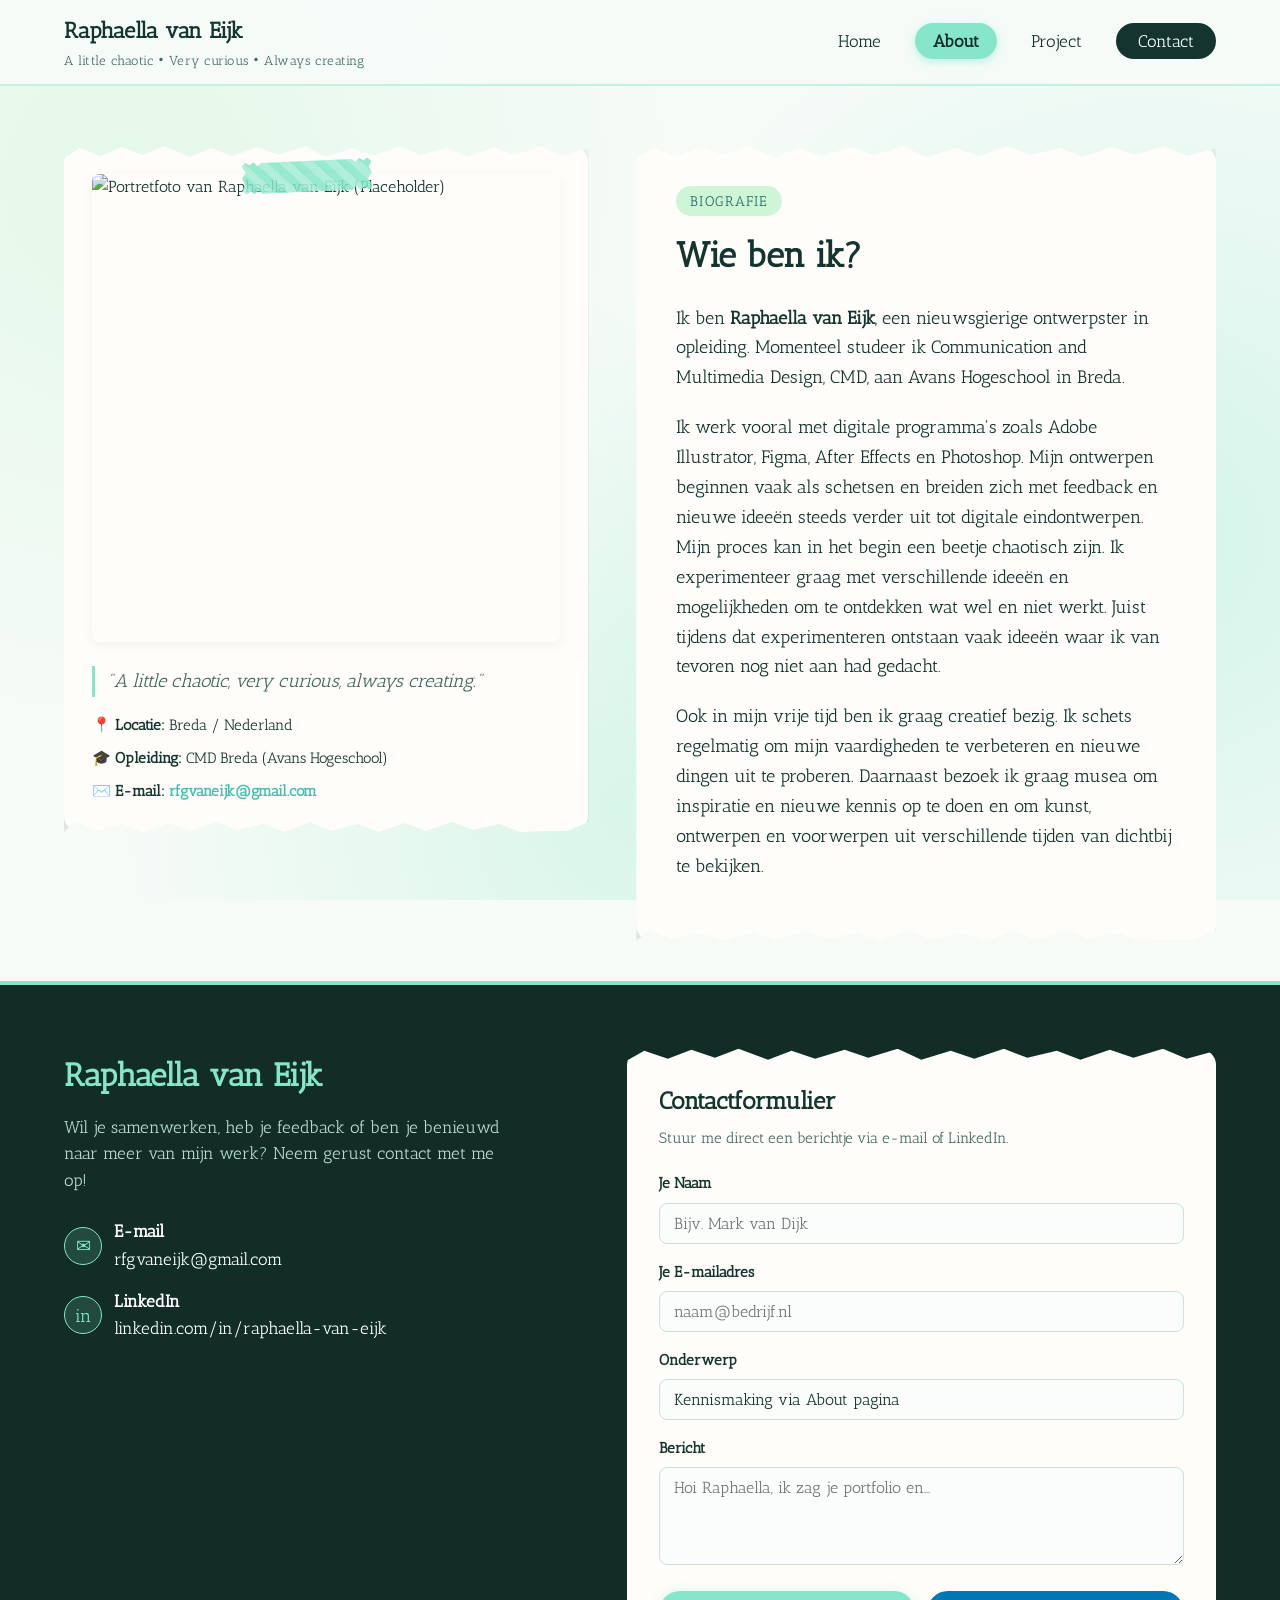
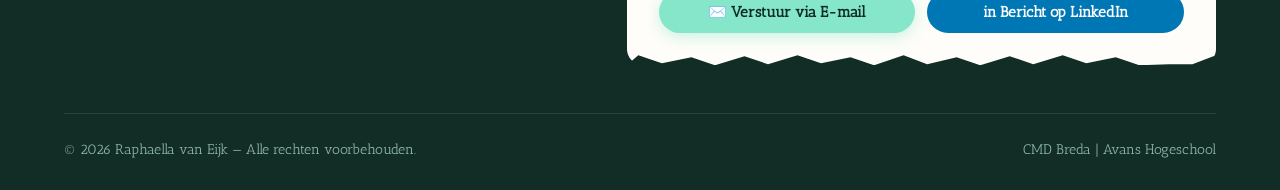
==== about.html @ 3ab5098c "Add files via upload" ====
<!DOCTYPE html>
<html lang="nl">
<head>
  <meta charset="UTF-8">
  <meta name="viewport" content="width=device-width, initial-scale=1.0">
  <title>Over Mij — Raphaella van Eijk | Portfolio</title>
  <meta name="description" content="Leer Raphaella van Eijk kennen: student Communication & Multimedia Design aan Avans Hogeschool CMD Breda. Ontwerper met passie voor branding, 3D, print en schetsen.">
  <link rel="preconnect" href="https://fonts.googleapis.com">
  <link rel="preconnect" href="https://fonts.gstatic.com" crossorigin>
  <link href="https://fonts.googleapis.com/css2?family=Antic+Slab&display=swap" rel="stylesheet">
  <link rel="stylesheet" href="css/style.css">
</head>
<body>
  <canvas id="pencil-trail-canvas" aria-hidden="true"></canvas>

  <!-- SITE HEADER -->
  <header class="site-header">
    <div class="container header-inner">
      <a href="index.html" class="logo-wrapper" title="Raphaella van Eijk Portfolio">
        <div class="brand-title">
          <span>Raphaella van Eijk</span>
          <span class="tagline">A little chaotic • Very curious • Always creating</span>
        </div>
      </a>

      <button class="mobile-menu-btn" aria-label="Toggle navigatie menu" aria-expanded="false">
        <span class="hamburger-line"></span>
        <span class="hamburger-line"></span>
        <span class="hamburger-line"></span>
      </button>

      <nav>
        <ul class="nav-links">
          <li><a href="index.html" class="nav-link">Home</a></li>
          <li><a href="about.html" class="nav-link active">About</a></li>
          <li><a href="project.html" class="nav-link">Project</a></li>
          <li><a href="#contact" class="nav-link nav-contact-btn">Contact</a></li>
        </ul>
      </nav>
    </div>
  </header>

  <!-- ABOUT HERO (Wireframe 2: Over Raphaella, Foto Placeholder, Filosofie & Skills) -->
  <main class="about-hero">
    <div class="container">
      <div class="about-card-container">
        
        <!-- Left: Portrait Photo Placeholder & Slogan Card -->
        <aside class="about-profile-card">
          <div class="about-portrait-wrap">
            <div class="washi-tape-torn"></div>
            <img src="images/profielfoto.jpg" alt="Portretfoto van Raphaella van Eijk (Placeholder)" class="about-portrait-img zoomable" data-caption="Raphaella van Eijk (Portret Placeholder)">
          </div>
          
          <div class="visitekaartje-details">
            <blockquote class="visitekaartje-quote">
              "A little chaotic, very curious, always creating."
            </blockquote>
            
            <div class="visitekaartje-meta">
              <p>📍 <strong>Locatie:</strong> Breda / Nederland</p>
              <p>🎓 <strong>Opleiding:</strong> CMD Breda (Avans Hogeschool)</p>
              <p>✉️ <strong>E-mail:</strong> <a href="mailto:rfgvaneijk@gmail.com" style="color: var(--primary-deep); font-weight: bold;">rfgvaneijk@gmail.com</a></p>
            </div>
          </div>
        </aside>

        <!-- Right: Story, Vision & Skills -->
        <article class="about-text-content">
          <span class="section-tag">Biografie</span>
          <h2>Wie ben ik?</h2>
          
          <p> Ik ben <strong>Raphaella van Eijk</strong>, een nieuwsgierige ontwerpster in opleiding. Momenteel studeer ik Communication and Multimedia Design, CMD, aan Avans Hogeschool in Breda. </p>

          <p> Ik werk vooral met digitale programma's zoals Adobe Illustrator, Figma, After Effects en Photoshop. Mijn ontwerpen beginnen vaak als schetsen en breiden zich met feedback en nieuwe ideeën steeds verder uit tot digitale eindontwerpen. Mijn proces kan in het begin een beetje chaotisch zijn. Ik experimenteer graag met verschillende ideeën en mogelijkheden om te ontdekken wat wel en niet werkt. Juist tijdens dat experimenteren ontstaan vaak ideeën waar ik van tevoren nog niet aan had gedacht. </p>
        
          <p> Ook in mijn vrije tijd ben ik graag creatief bezig. Ik schets regelmatig om mijn vaardigheden te verbeteren en nieuwe dingen uit te proberen. Daarnaast bezoek ik graag musea om inspiratie en nieuwe kennis op te doen en om kunst, ontwerpen en voorwerpen uit verschillende tijden van dichtbij te bekijken. </p>
        </article>

      </div>
    </div>
  </main>

  <!-- SITE FOOTER WITH CONTACT FORM (Wireframe 1 & 2) -->
  <footer class="site-footer" id="contact">
    <div class="container">
      <div class="footer-grid">
        
        <!-- Left: Contact Details -->
        <div class="footer-brand-col">
          <h3>Raphaella van Eijk</h3>
          <p>
            Wil je samenwerken, heb je feedback of ben je benieuwd naar meer van mijn werk? Neem gerust contact met me op!
          </p>

          <ul class="footer-contact-items">
            <li class="footer-contact-item">
              <span class="footer-icon-badge">✉</span>
              <div>
                <strong>E-mail</strong><br>
                <a href="mailto:rfgvaneijk@gmail.com">rfgvaneijk@gmail.com</a>
              </div>
            </li>
            <li class="footer-contact-item">
              <span class="footer-icon-badge">in</span>
              <div>
                <strong>LinkedIn</strong><br>
                <a href="https://nl.linkedin.com/in/raphaella-van-eijk-08a696293" target="_blank" rel="noopener noreferrer">linkedin.com/in/raphaella-van-eijk</a>
              </div>
            </li>
          </ul>
        </div>

        <!-- Right: Contact Form Card (Wireframe 2: CONTACT-FORMULIER) -->
        <div class="footer-form-col">
          <div class="footer-form-card">
            <h4>Contactformulier</h4>
            <p class="form-subtitle">Stuur me direct een berichtje via e-mail of LinkedIn.</p>

            <form id="portfolio-contact-form">
              <div class="form-group">
                <label for="contact-name" class="form-label">Je Naam</label>
                <input type="text" id="contact-name" class="form-control" placeholder="Bijv. Mark van Dijk" required>
              </div>

              <div class="form-group">
                <label for="contact-email" class="form-label">Je E-mailadres</label>
                <input type="email" id="contact-email" class="form-control" placeholder="naam@bedrijf.nl" required>
              </div>

              <div class="form-group">
                <label for="contact-subject" class="form-label">Onderwerp</label>
                <input type="text" id="contact-subject" class="form-control" placeholder="Stage / Opdracht / Vraag" value="Kennismaking via About pagina">
              </div>

              <div class="form-group">
                <label for="contact-message" class="form-label">Bericht</label>
                <textarea id="contact-message" class="form-control" placeholder="Hoi Raphaella, ik zag je portfolio en..." rows="4" required></textarea>
              </div>

              <div class="form-buttons-row">
                <button type="button" id="send-email-btn" class="btn btn-primary" title="Open je standaard e-mailprogramma">
                  ✉️ Verstuur via E-mail
                </button>
                <button type="button" id="send-linkedin-btn" class="btn btn-linkedin" title="Kopieer bericht en open LinkedIn">
                  in Bericht op LinkedIn
                </button>
              </div>
            </form>
          </div>
        </div>

      </div>

      <div class="footer-bottom">
        <span>&copy; 2026 Raphaella van Eijk — Alle rechten voorbehouden.</span>
        <span>CMD Breda | Avans Hogeschool</span>
      </div>
    </div>
  </footer>

  <!-- LIGHTBOX MODAL -->
  <div class="lightbox-modal" id="lightbox-modal" role="dialog" aria-modal="true">
    <div class="lightbox-content">
      <button class="lightbox-close" id="lightbox-close" aria-label="Sluiten">&times;</button>
      <img src="" alt="" id="lightbox-img">
      <div class="lightbox-caption" id="lightbox-caption"></div>
    </div>
  </div>

  <!-- TOAST NOTIFICATION -->
  <div class="toast-msg" id="toast-notification"></div>

  <script src="js/main.js"></script>
</body>
</html>
---- css/style.css ----
/* ==========================================================================
   PORTFOLIO WEBSITE - RAPHAELLA VAN EIJK
   Typography: Antic Slab (Google Fonts)
   Palette: #85e6c9 (primary), moodboard pastels (#cef5d6, #a1ecce, #48bfb2)
   Layout: Based on wireframes & moodboard reference
   ========================================================================== */

@import url('https://fonts.googleapis.com/css2?family=Antic+Slab&display=swap');

:root {
  --primary: #85e6c9;
  --primary-light: #a1ecce;
  --primary-pastel: #cef5d6;
  --primary-deep: #48bfb2;
  --primary-dark: #1f6b61;
  --text-main: #14352f;
  --text-muted: #436961;
  --bg-page: #f6fbf8;
  --bg-card: #ffffff;
  --bg-paper: #fffdf9;
  --bg-torn-note: #fbf5ea;
  --border-torn: #e8ded0;
  --border-light: rgba(133, 230, 201, 0.45);
  --border-soft: #e2ede8;
  --shadow-sm: 0 4px 12px rgba(20, 53, 47, 0.05);
  --shadow-md: 0 10px 25px rgba(20, 53, 47, 0.08);
  --shadow-lg: 0 18px 40px rgba(20, 53, 47, 0.12);
  --radius-sm: 8px;
  --radius-md: 16px;
  --radius-lg: 24px;
  --radius-pill: 999px;
  --transition: all 0.25s cubic-bezier(0.2, 0.8, 0.2, 1);
  --font-slab: 'Antic Slab', Georgia, serif;
}

/* --------------------------------------------------------------------------
   RESET & BASE STYLES
   -------------------------------------------------------------------------- */
*, *::before, *::after {
  box-sizing: border-box;
  margin: 0;
  padding: 0;
}

html {
  scroll-behavior: smooth;
  font-size: 16px;
}

body {
  font-family: var(--font-slab);
  background-color: var(--bg-page);
  color: var(--text-main);
  line-height: 1.65;
  min-height: 100vh;
  display: flex;
  flex-direction: column;
  cursor: auto;
  background-image: 
    radial-gradient(circle at 10% 20%, rgba(206, 245, 214, 0.45) 0%, transparent 40%),
    radial-gradient(circle at 90% 60%, rgba(133, 230, 201, 0.3) 0%, transparent 45%),
    radial-gradient(circle at 50% 90%, rgba(161, 236, 206, 0.35) 0%, transparent 50%);
  background-attachment: fixed;
}

a {
  color: inherit;
  text-decoration: none;
  transition: var(--transition);
}

img {
  max-width: 100%;
  height: auto;
  display: block;
}

button, input, textarea, select {
  font-family: inherit;
}

#pencil-trail-canvas {
  position: fixed;
  top: 0;
  left: 0;
  width: 100vw;
  height: 100vh;
  pointer-events: none;
  z-index: 9999;
  opacity: 0.95;
}

#pencil-cursor {
  position: fixed;
  left: 0;
  top: 0;
  width: 180px;
  height: 180px;
  z-index: 10000;
  pointer-events: none;
  transform: translate(-50%, -50%) rotate(-35deg);
}

#pencil-cursor img {
  width: 180px;
  height: 180px;
  display: block;
  object-fit: contain;
}

#pencil-cursor svg {
  width: 34px;
  height: 34px;
  display: block;
  overflow: visible;
}

#pencil-cursor path,
#pencil-cursor polygon,
#pencil-cursor rect {
  vector-effect: non-scaling-stroke;
}

@media (hover: none), (pointer: coarse) {
  #pencil-cursor {
    display: none;
  }
}

.container {
  width: 100%;
  max-width: 1200px;
  margin: 0 auto;
  padding: 0 24px;
}

/* --------------------------------------------------------------------------
   HEADER & NAVIGATION
   -------------------------------------------------------------------------- */
.site-header {
  position: sticky;
  top: 0;
  z-index: 100;
  background: rgba(246, 251, 248, 0.94);
  backdrop-filter: blur(12px);
  -webkit-backdrop-filter: blur(12px);
  border-bottom: 2px solid var(--border-light);
  transition: var(--transition);
}

.header-inner {
  display: flex;
  align-items: center;
  justify-content: space-between;
  height: 84px;
}

.logo-wrapper {
  display: flex;
  align-items: center;
  gap: 12px;
}

.brand-logo-img {
  height: 54px;
  width: auto;
  object-fit: contain;
  background: #ffffff;
  padding: 3px 8px;
  border-radius: 6px;
  border: 1px solid rgba(20, 53, 47, 0.12);
  box-shadow: 0 2px 8px rgba(20, 53, 47, 0.08);
  transition: var(--transition);
}

.brand-logo-img:hover {
  transform: rotate(-1.5deg) scale(1.04);
  box-shadow: 0 4px 14px rgba(20, 53, 47, 0.15);
}

.brand-title {
  font-size: 1.4rem;
  font-weight: 700;
  letter-spacing: -0.01em;
  color: var(--text-main);
  display: flex;
  flex-direction: column;
}

.brand-title span.tagline {
  font-size: 0.8rem;
  color: var(--text-muted);
  font-weight: normal;
  letter-spacing: 0.04em;
}

.nav-links {
  display: flex;
  align-items: center;
  gap: 16px;
  list-style: none;
}

.nav-link {
  font-size: 1.05rem;
  padding: 8px 18px;
  border-radius: var(--radius-pill);
  color: var(--text-main);
  position: relative;
  transition: var(--transition);
}

.nav-link:hover {
  background: rgba(133, 230, 201, 0.3);
  color: var(--primary-dark);
}

.nav-link.active {
  background: var(--primary);
  color: #0d2822;
  font-weight: bold;
  box-shadow: 0 3px 10px rgba(133, 230, 201, 0.5);
}

.nav-contact-btn {
  background: #14352f;
  color: #ffffff !important;
  padding: 8px 22px;
  border-radius: var(--radius-pill);
  transition: var(--transition);
}

.nav-contact-btn:hover {
  background: var(--primary-dark);
  transform: translateY(-1px);
}

/* Mobile Nav Toggle */
.mobile-menu-btn {
  display: none;
  background: none;
  border: 1px solid var(--border-soft);
  border-radius: var(--radius-sm);
  padding: 8px;
  cursor: pointer;
}

.hamburger-line {
  display: block;
  width: 24px;
  height: 2px;
  background: var(--text-main);
  margin: 5px 0;
  transition: var(--transition);
}

/* --------------------------------------------------------------------------
   HERO SECTION (Wireframe 1: NAAM, KORTE BIO, PHOTO BOX)
   -------------------------------------------------------------------------- */
.hero-section {
  padding: 44px 0 40px;
}

.hero-grid {
  display: grid;
  grid-template-columns: 1.15fr 0.85fr;
  gap: 48px;
  align-items: center;
}

.hero-tag {
  display: inline-flex;
  align-items: center;
  gap: 8px;
  background: var(--primary-pastel);
  border: 1px solid var(--primary);
  color: var(--primary-dark);
  padding: 6px 16px;
  border-radius: var(--radius-pill);
  font-size: 0.9rem;
  margin-bottom: 18px;
  box-shadow: var(--shadow-sm);
}

.hero-title {
  font-size: 3.2rem;
  line-height: 1.15;
  color: var(--text-main);
  margin-bottom: 18px;
  letter-spacing: -0.02em;
}

.hero-title .highlight {
  position: relative;
  display: inline-block;
  z-index: 1;
}

.hero-title .highlight::after {
  content: '';
  position: absolute;
  left: 0;
  bottom: 6px;
  width: 100%;
  height: 14px;
  background: var(--primary);
  opacity: 0.55;
  z-index: -1;
  border-radius: 4px;
  transform: rotate(-1deg);
}

.hero-bio-card {
  padding: 24px 28px;
  font-size: 1.15rem;
  color: var(--text-main);
  margin-bottom: 18px;
  position: relative;
  background: var(--bg-card);
  border: 1px solid var(--border-soft);
  border-radius: var(--radius-md);
  box-shadow: var(--shadow-sm);
  overflow: visible;
  clip-path: none !important;
}

.hero-bio-copy {
  position: relative;
  z-index: 2;
}

.hero-bio-card p + p {
  margin-top: 12px;
}

.hero-photo-stack {
  position: relative;
  width: min(300px, 96%);
  height: 140px;
  display: flex;
  align-items: flex-end;
  justify-content: center;
  gap: 10px;
  margin: 14px auto 0;
  pointer-events: auto;
  z-index: 4;
}

.hero-photo-card {
  position: absolute;
  bottom: 0;
  width: 92px;
  height: 92px;
  padding: 4px;
  background: var(--bg-paper);
  border: 1px solid var(--border-soft);
  box-shadow: var(--shadow-sm);
  transform-origin: center bottom;
  transition: var(--transition);
  pointer-events: auto;
}

.hero-photo-card::after {
  content: '';
  position: absolute;
  inset: -3px;
  border: 1px solid rgba(20, 53, 47, 0.08);
}

.hero-photo-card img {
  width: 100%;
  height: 100%;
  object-fit: cover;
  display: block;
}

.hero-photo-card .hero-photo-hover {
  position: absolute;
  inset: 4px;
  width: calc(100% - 8px);
  height: calc(100% - 8px);
  opacity: 0;
  transition: opacity 0.2s ease;
}

.hero-photo-card:hover .hero-photo-hover {
  opacity: 1;
}

.hero-photo-1 {
  left: 0;
  bottom: -4px;
  transform: rotate(-8deg) translateY(8px);
}

.hero-photo-2 {
  left: 82px;
  bottom: 28px;
  transform: rotate(7deg) translateY(0);
}

.hero-photo-3 {
  right: 0;
  bottom: -12px;
  transform: rotate(-2deg) translateY(8px);
}

.hero-photo-stack:hover .hero-photo-card {
  opacity: 1;
}

.hero-photo-card:hover {
  transform: translateY(-16px) rotate(0deg) scale(1.08);
  box-shadow: var(--shadow-lg);
  z-index: 3;
}

.hero-photo-stack:hover .hero-photo-1 {
  transform: rotate(-10deg) translateY(-8px) translateX(-4px);
}

.hero-photo-stack:hover .hero-photo-2 {
  transform: rotate(9deg) translateY(-14px) scale(1.1);
}

.hero-photo-stack:hover .hero-photo-3 {
  transform: rotate(3deg) translateY(-8px) translateX(4px);
}

.hero-actions {
  display: flex;
  gap: 16px;
  flex-wrap: wrap;
}

.btn {
  display: inline-flex;
  align-items: center;
  gap: 10px;
  font-size: 1.05rem;
  padding: 12px 28px;
  border-radius: var(--radius-pill);
  cursor: pointer;
  border: 2px solid transparent;
  transition: var(--transition);
  font-weight: 600;
}

.btn-primary {
  background: var(--primary);
  color: #0b2a24;
  box-shadow: 0 4px 15px rgba(133, 230, 201, 0.45);
}

.btn-primary:hover {
  background: var(--primary-light);
  transform: translateY(-2px);
  box-shadow: 0 8px 22px rgba(133, 230, 201, 0.6);
}

.btn-secondary {
  background: #ffffff;
  border-color: var(--text-main);
  color: var(--text-main);
}

.btn-secondary:hover {
  background: var(--text-main);
  color: #ffffff;
  transform: translateY(-2px);
}

/* --------------------------------------------------------------------------
   SKETCHBOOK & RIPPED WASHI TAPE STYLING
   -------------------------------------------------------------------------- */
   
.washi-tape-torn {
  position: absolute;
  top: -14px;
  left: 32%;
  width: 130px;
  height: 32px;
  background-color: rgba(133, 230, 201, 0.85);
  background-image: repeating-linear-gradient(45deg, rgba(255,255,255,0.25) 0, rgba(255,255,255,0.25) 8px, transparent 8px, transparent 16px);
  /* Realistic jagged ripped tape edges on left & right */
  clip-path: polygon(
    0% 4px, 4px 0px, 8px 3px, 12px 0px, 16px 4px, 20px 1px,
    calc(100% - 20px) 1px, calc(100% - 16px) 4px, calc(100% - 12px) 0px, calc(100% - 8px) 3px, calc(100% - 4px) 0px, 100% 4px,
    calc(100% - 3px) 9px, 100% 15px, calc(100% - 4px) 21px, 100% 27px, calc(100% - 2px) 32px,
    calc(100% - 4px) 32px, calc(100% - 8px) 29px, calc(100% - 12px) 32px, calc(100% - 16px) 28px, calc(100% - 20px) 32px,
    20px 32px, 16px 28px, 12px 32px, 8px 29px, 4px 32px, 0% 28px,
    3px 22px, 0% 16px, 4px 10px
  );
  transform: rotate(-2.5deg);
  z-index: 10;
  box-shadow: 0 3px 8px rgba(20, 53, 47, 0.15);
  pointer-events: none;
}

.washi-tape-torn.tape-top-right {
  top: -12px;
  left: auto;
  right: 15%;
  transform: rotate(3deg);
  background-color: rgba(206, 245, 214, 0.85);
}

.washi-tape-torn.tape-top-left {
  top: -12px;
  left: 15%;
  transform: rotate(-4deg);
  background-color: rgba(161, 236, 206, 0.85);
}

/* Hero Visual Frame (Polaroid Photo of Raphaella Placeholder) */
.hero-visual-frame {
  position: relative;
  display: flex;
  justify-content: center;
  align-items: center;
  min-height: 440px;
}

.polaroid-card {
  background: #ffffff;
  padding: 16px 16px 32px;
  border-radius: var(--radius-sm);
  box-shadow: var(--shadow-lg);
  border: 1px solid rgba(0,0,0,0.06);
  transform: rotate(2.5deg);
  transition: var(--transition);
  max-width: 400px;
  width: 100%;
  position: relative;
  z-index: 5;
}

.polaroid-card:hover {
  transform: rotate(0deg) translateY(-4px);
  box-shadow: 0 24px 50px rgba(20, 53, 47, 0.16);
}

/* 3 Pop-up Cards Behind Profile Picture */
.behind-profile-card {
  position: absolute;
  top: 50%;
  left: 50%;
  width: 220px;
  max-width: 58%;
  margin: 0;
  padding: 10px 10px 20px;
  background: #ffffff;
  border-radius: var(--radius-sm);
  box-shadow: 0 10px 25px rgba(20, 53, 47, 0.14);
  border: 1px solid rgba(0, 0, 0, 0.08);
  cursor: pointer;
  transform-origin: center center;
  transition: transform 0.45s cubic-bezier(0.34, 1.56, 0.64, 1), box-shadow 0.3s ease;
  overflow: visible;
  will-change: transform;
}

.behind-profile-card img {
  width: 100%;
  height: 150px;
  object-fit: cover;
  border-radius: 3px;
  display: block;
  background: #f8fcfa;
}

.behind-washi-tape {
  position: absolute;
  top: -10px;
  left: 50%;
  transform: translateX(-50%) rotate(-3deg);
  width: 55px;
  height: 16px;
  background-color: rgba(161, 236, 206, 0.9);
  box-shadow: 0 1px 3px rgba(0, 0, 0, 0.12);
  clip-path: polygon(
    0% 3px, 2px 0%, 5px 3px, 7px 0%, 10px 3px, 13px 0%, 16px 2px, 19px 0%,
    calc(100% - 18px) 0%, calc(100% - 15px) 3px, calc(100% - 12px) 0%, calc(100% - 9px) 3px, calc(100% - 6px) 0%, calc(100% - 3px) 2px, 100% 0%,
    98% calc(100% - 3px), 100% 100%, 96% calc(100% - 2px), 94% 100%,
    calc(100% - 15px) 100%, calc(100% - 18px) calc(100% - 3px), calc(100% - 21px) 100%,
    16px 100%, 13px calc(100% - 3px), 10px 100%, 7px calc(100% - 2px), 4px 100%, 0% calc(100% - 3px)
  );
  z-index: 3;
  pointer-events: none;
}

/* Resting Stack Behind Polaroid */
.behind-card-1 {
  z-index: 3;
  transform: translate(-50%, -50%) rotate(-6deg) scale(0.95);
}

.behind-card-2 {
  z-index: 2;
  transform: translate(-50%, -50%) rotate(5deg) scale(0.93);
}

.behind-card-3 {
  z-index: 1;
  transform: translate(-50%, -50%) rotate(-2deg) scale(0.91);
}

/* Pop Out / Fan Out on Hover or Focus or Tap */
.hero-visual-frame:hover .behind-card-1,
.hero-visual-frame:focus-within .behind-card-1,
.hero-visual-frame.popped .behind-card-1 {
  transform: translate(calc(-50% - 145px), calc(-50% - 85px)) rotate(-17deg) scale(1.05);
  box-shadow: 0 16px 36px rgba(20, 53, 47, 0.2);
}

.hero-visual-frame:hover .behind-card-2,
.hero-visual-frame:focus-within .behind-card-2,
.hero-visual-frame.popped .behind-card-2 {
  transform: translate(calc(-50% + 150px), calc(-50% - 95px)) rotate(14deg) scale(1.08);
  box-shadow: 0 16px 36px rgba(20, 53, 47, 0.2);
}

.hero-visual-frame:hover .behind-card-3,
.hero-visual-frame:focus-within .behind-card-3,
.hero-visual-frame.popped .behind-card-3 {
  transform: translate(calc(-50% + 160px), calc(-50% + 80px)) rotate(10deg) scale(1.05);
  box-shadow: 0 16px 36px rgba(20, 53, 47, 0.2);
}

/* Direct Hover on any Behind-Card brings it to the absolute foreground */
.behind-profile-card:hover {
  z-index: 25 !important;
  box-shadow: 0 24px 50px rgba(20, 53, 47, 0.3) !important;
}

.behind-card-1:hover {
  transform: translate(calc(-50% - 145px), calc(-50% - 85px)) rotate(-8deg) scale(1.22) !important;
}

.behind-card-2:hover {
  transform: translate(calc(-50% + 150px), calc(-50% - 95px)) rotate(6deg) scale(1.22) !important;
}

.behind-card-3:hover {
  transform: translate(calc(-50% + 160px), calc(-50% + 80px)) rotate(3deg) scale(1.22) !important;
}

.polaroid-img-box {
  background: #f0f7f4;
  border-radius: 4px;
  overflow: hidden;
  position: relative;
  aspect-ratio: 1 / 1;
}

.polaroid-img-box img {
  width: 100%;
  height: 100%;
  object-fit: cover;
}

.polaroid-caption {
  margin-top: 14px;
  font-size: 1rem;
  color: var(--text-muted);
  display: flex;
  justify-content: space-between;
  align-items: center;
}

.polaroid-caption strong {
  color: var(--text-main);
}

/* --------------------------------------------------------------------------
   SKETCHBOOK / MY WORK SECTION WITH PROJECT CAROUSEL
   -------------------------------------------------------------------------- */
.sketchbook-section {
  padding: 50px 0 70px;
}

.section-header {
  text-align: center;
  margin-bottom: 25px;
}

.section-tag {
  display: inline-block;
  background: var(--primary-pastel);
  color: var(--primary-dark);
  padding: 4px 14px;
  border-radius: var(--radius-pill);
  font-size: 0.85rem;
  text-transform: uppercase;
  letter-spacing: 0.08em;
  margin-bottom: 10px;
}

.section-title {
  font-size: 2.5rem;
  color: var(--text-main);
  letter-spacing: -0.01em;
}

.section-subtitle {
  color: var(--text-muted);
  font-size: 1.1rem;
  max-width: 650px;
  margin: 10px auto 0;
}

/* CAROUSEL WRAPPER */
.project-carousel-wrapper {
  position: relative;
  margin: 20px 0 35px;
  transition: all 0.4s ease;
}

.carousel-top-bar {
  display: flex;
  justify-content: space-between;
  align-items: center;
  margin-bottom: 16px;
  padding: 0 4px;
}

.carousel-hint {
  font-size: 0.95rem;
  color: var(--text-muted);
  display: flex;
  align-items: center;
  gap: 8px;
}

.carousel-nav-controls {
  display: flex;
  gap: 10px;
}

.carousel-btn {
  width: 44px;
  height: 44px;
  border-radius: 50%;
  background: #ffffff;
  border: 2px solid var(--border-soft);
  color: var(--text-main);
  font-size: 1.3rem;
  display: flex;
  align-items: center;
  justify-content: center;
  cursor: pointer;
  box-shadow: var(--shadow-sm);
  transition: var(--transition);
  user-select: none;
}

.carousel-btn:hover:not(:disabled) {
  background: var(--primary);
  border-color: var(--primary-deep);
  color: #0c2c25;
  transform: scale(1.08);
}

.carousel-btn:disabled {
  opacity: 0.4;
  cursor: not-allowed;
}

/* CAROUSEL TRACK */
.project-carousel-track {
  display: flex;
  gap: 24px;
  overflow-x: auto;
  scroll-snap-type: x mandatory;
  scroll-behavior: smooth;
  scrollbar-width: thin;
  scrollbar-color: var(--primary) transparent;
  padding: 14px 8px 24px;
  overscroll-behavior-x: contain;
}

.project-carousel-track:focus-visible {
  outline: 3px solid var(--primary-deep);
  outline-offset: 4px;
}

.project-index-section {
  padding: 8px 0 30px;
}

.selected-project-intro {
  padding: 24px 0 10px;
  text-align: center;
}

.selected-project-description {
  margin: 24px 0 28px;
  padding: 18px 22px;
  background: rgba(133, 230, 201, 0.18);
  border-left: 4px solid var(--primary-deep);
  color: var(--text-main);
  font-size: 1.08rem;
  line-height: 1.7;
}

.project-carousel-card[role="button"] {
  cursor: pointer;
}

.project-carousel-card[role="button"]:focus-visible {
  outline: 3px solid var(--primary-deep);
  outline-offset: 5px;
}

.project-index-section .project-carousel-card {
  flex-basis: min(100%, 720px);
}

.project-index-section .sketch-card-img-wrap {
  aspect-ratio: 16 / 9;
}

.project-index-section .sketch-card-body {
  padding: 20px 24px 24px;
}

.project-index-section .sketch-card-title {
  font-size: 1.5rem;
}

.project-index-section .sketch-card-desc {
  font-size: 1rem;
}

/* --------------------------------------------------------------------------
   ABOUT PAGE & LAYOUT ALIGNMENT
   -------------------------------------------------------------------------- */
.about-card-container {
  display: grid !important;
  grid-template-columns: 0.95fr 1.05fr !important;
  gap: 48px !important;
  align-items: start !important; /* Dwingt beide kaarten strak aan de bovenkant te beginnen */
}

.about-profile-card {
  background: #ffffff;
  padding: 28px;
  border-radius: var(--radius-md);
  box-shadow: var(--shadow-lg);
  border: 2px solid var(--border-soft);
  position: relative !important; /* Verwijder sticky/absolute verschuiving */
  top: 0 !important;
  margin-top: 0 !important;
}

.about-text-content {
  margin-top: 0 !important;
}

.about-profile-card {
  background: #ffffff;
  padding: 28px;
  border-radius: var(--radius-md);
  box-shadow: var(--shadow-lg);
  border: 2px solid var(--border-soft);
  position: relative; /* Aangepast op regel 528 (was: sticky) */
  top: 0;             /* Aangepast op regel 529 (was: 110px) */
}


.project-carousel-track::-webkit-scrollbar-thumb {
  background: var(--primary);
  border-radius: 4px;
}

.sketch-card,
.hero-bio-card,
.about-profile-card,
.about-text-content,
.footer-form-card {
  overflow: visible !important;
  background-color: var(--bg-paper, #fffdf9) !important;
  border: none !important;
  box-shadow: none !important;
  position: relative;
  filter: drop-shadow(0 4px 10px rgba(20, 53, 47, 0.15));
  
  -webkit-clip-path: polygon(
    0% 12px, 3% 2px, 7% 10px, 11% 1px, 15% 9px, 19% 0px, 24% 11px, 28% 2px, 32% 10px, 37% 1px, 41% 9px, 46% 0px, 50% 11px, 55% 2px, 59% 10px, 64% 0px, 68% 9px, 73% 2px, 77% 11px, 82% 1px, 86% 9px, 91% 0px, 95% 10px, 100% 2px,
    100% calc(100% - 10px), 96% calc(100% - 1px), 92% calc(100% - 9px), 87% 100%, 83% calc(100% - 8px), 78% calc(100% - 2px), 74% calc(100% - 10px), 69% calc(100% - 1px), 65% calc(100% - 9px), 60% 100%, 56% calc(100% - 8px), 51% calc(100% - 1px), 47% calc(100% - 10px), 42% 100%, 38% calc(100% - 8px), 33% calc(100% - 2px), 29% calc(100% - 10px), 24% calc(100% - 1px), 20% calc(100% - 9px), 15% 100%, 11% calc(100% - 8px), 6% calc(100% - 2px), 2% calc(100% - 10px), 0% 100%
  ) !important;
  clip-path: polygon(
    0% 12px, 3% 2px, 7% 10px, 11% 1px, 15% 9px, 19% 0px, 24% 11px, 28% 2px, 32% 10px, 37% 1px, 41% 9px, 46% 0px, 50% 11px, 55% 2px, 59% 10px, 64% 0px, 68% 9px, 73% 2px, 77% 11px, 82% 1px, 86% 9px, 91% 0px, 95% 10px, 100% 2px,
    100% calc(100% - 10px), 96% calc(100% - 1px), 92% calc(100% - 1px), 87% 100%, 83% calc(100% - 8px), 78% calc(100% - 2px), 74% calc(100% - 10px), 69% calc(100% - 1px), 65% calc(100% - 9px), 60% 100%, 56% calc(100% - 8px), 51% calc(100% - 1px), 47% calc(100% - 10px), 42% 100%, 38% calc(100% - 8px), 33% calc(100% - 2px), 29% calc(100% - 10px), 24% calc(100% - 1px), 20% calc(100% - 9px), 15% 100%, 11% calc(100% - 8px), 6% calc(100% - 2px), 2% calc(100% - 10px), 0% 100%
  ) !important;
}

/* INDIVIDUAL SKETCHBOOK PROJECT CARD */
.project-carousel-card {
  flex: 0 0 min(100%, 720px);
  scroll-snap-align: start;
}

.sketch-card {
  background: #ffffff;
  background-image: radial-gradient(rgba(20, 53, 47, 0.08) 1px, transparent 1px);
  background-size: 18px 18px;
  border-radius: var(--radius-md);
  border: 1px solid var(--border-soft);
  box-shadow: var(--shadow-md);
  overflow: hidden;
  display: flex;
  flex-direction: column;
  height: 100%;
  transition: var(--transition);
  position: relative;
}

.sketch-card:hover {
  transform: translateY(-8px) scale(1.02);
  box-shadow: var(--shadow-lg);
  border-color: var(--primary);
  z-index: 5;
}

.sketch-card.selected-card {
  border-color: var(--primary-deep) !important;
  box-shadow: 0 16px 36px rgba(46, 175, 142, 0.28), 0 0 0 3px rgba(133, 230, 201, 0.6) !important;
  transform: translateY(-6px);
  z-index: 6;
}

.sketch-card.selected-card .card-status-badge {
  background: var(--primary-deep) !important;
  color: #ffffff !important;
  font-weight: bold;
}

/* Twin-loop Sketchbook Rings */
.card-spiral-holes {
  display: flex;
  justify-content: space-around;
  padding: 12px 16px 6px;
  background: #f7fbf9;
  border-bottom: 2px dashed #d6e8e0;
  position: relative;
}

.spiral-ring-loop {
  width: 14px;
  height: 24px;
  background: linear-gradient(135deg, #d8e5df 0%, #304e46 50%, #e8f3ee 75%, #18312b 100%);
  border-radius: 6px;
  box-shadow: 0 2px 5px rgba(20, 53, 47, 0.35);
  margin-top: -14px;
  position: relative;
}

.spiral-ring-loop::before {
  content: '';
  position: absolute;
  bottom: -4px;
  left: 2px;
  width: 10px;
  height: 6px;
  background: #14352f;
  border-radius: 50%;
  box-shadow: inset 0 2px 3px rgba(0,0,0,0.8);
}

.sketch-card-img-wrap {
  position: relative;
  aspect-ratio: 16 / 11;
  background: #eaf5f0;
  overflow: hidden;
}

.sketch-card-img-wrap img {
  width: 100%;
  height: 100%;
  object-fit: cover;
  transition: transform 0.4s ease;
}

.sketch-card:hover .sketch-card-img-wrap img {
  transform: scale(1.05);
}

.card-status-badge {
  position: absolute;
  bottom: 10px;
  right: 10px;
  background: rgba(20, 53, 47, 0.85);
  color: #85e6c9;
  padding: 3px 10px;
  border-radius: var(--radius-pill);
  font-size: 0.78rem;
  letter-spacing: 0.04em;
  font-weight: bold;
}

.sketch-card-body {
  padding: 22px;
  display: flex;
  flex-direction: column;
  flex-grow: 1;
  background: rgba(255, 255, 255, 0.94);
}

.sketch-card-category {
  font-size: 0.8rem;
  text-transform: uppercase;
  letter-spacing: 0.06em;
  color: var(--primary-deep);
  font-weight: 700;
  margin-bottom: 6px;
}

.sketch-card-title {
  font-size: 1.35rem;
  color: var(--text-main);
  margin-bottom: 10px;
}

.sketch-card-desc {
  font-size: 0.95rem;
  color: var(--text-muted);
  line-height: 1.55;
  margin-bottom: 18px;
  flex-grow: 1;
}

.sketch-card-link {
  display: inline-flex;
  align-items: center;
  gap: 6px;
  font-size: 0.95rem;
  font-weight: 700;
  color: var(--primary-dark);
  align-self: flex-start;
  padding: 8px 16px;
  background: rgba(133, 230, 201, 0.28);
  border-radius: var(--radius-pill);
  transition: var(--transition);
}

.sketch-card:hover .sketch-card-link {
  background: var(--primary);
  color: #092620;
  padding-right: 20px;
}

/* Dots */
.carousel-dots {
  display: flex;
  justify-content: center;
  gap: 8px;
  margin-top: 10px;
}

.carousel-dot {
  width: 12px;
  height: 12px;
  border-radius: 50%;
  background: #c2ddd3;
  border: none;
  cursor: pointer;
  transition: var(--transition);
}

.carousel-dot.active {
  background: var(--primary-deep);
  transform: scale(1.3);
  box-shadow: 0 0 0 3px var(--primary-pastel);
}

/* --------------------------------------------------------------------------
   COMPACT CAROUSEL ON PROJECT PAGE (Scaled slightly smaller)
   -------------------------------------------------------------------------- */
#project-carousel-wrapper {
  margin: 10px 0 25px;
}

#project-carousel-wrapper .project-carousel-track {
  gap: 20px;
  padding: 12px 6px 20px;
}

#project-carousel-wrapper .project-carousel-card {
  flex-basis: min(100%, 720px);
}

@media (max-width: 768px) {
  #project-carousel-wrapper .project-carousel-card {
    flex: 0 0 78vw;
  }
}

#project-carousel-wrapper .sketch-card-img-wrap {
  aspect-ratio: 16 / 10;
}

#project-carousel-wrapper .card-spiral-holes {
  padding: 8px 12px 4px;
}

#project-carousel-wrapper .spiral-ring-loop {
  width: 11px;
  height: 18px;
  margin-top: -10px;
}

#project-carousel-wrapper .spiral-ring-loop::before {
  width: 8px;
  height: 5px;
  bottom: -3px;
  left: 1.5px;
}

#project-carousel-wrapper .washi-tape-torn {
  width: 90px;
  height: 24px;
  top: -10px;
}

#project-carousel-wrapper .sketch-card-body {
  padding: 16px 18px;
}

#project-carousel-wrapper .sketch-card-category {
  font-size: 0.72rem;
  margin-bottom: 4px;
}

#project-carousel-wrapper .sketch-card-title {
  font-size: 1.12rem;
  margin-bottom: 6px;
  line-height: 1.3;
}

#project-carousel-wrapper .sketch-card-desc {
  font-size: 0.86rem;
  line-height: 1.45;
  margin-bottom: 14px;
}

#project-carousel-wrapper .btn {
  padding: 8px 16px;
  font-size: 0.88rem;
}

#project-carousel-wrapper .carousel-btn {
  width: 38px;
  height: 38px;
  font-size: 1.1rem;
}

#project-carousel-wrapper .card-status-badge {
  font-size: 0.72rem;
  padding: 2px 8px;
  bottom: 8px;
  right: 8px;
}

/* Torn paper note card (Wireframe: "stukje gescheurd papier mc") */
.ripped-paper-note {
  background: var(--bg-torn-note);
  border: 1px dashed var(--border-torn);
  border-radius: 4px;
  padding: 24px 32px;
  position: relative;
  box-shadow: 0 8px 24px rgba(0, 0, 0, 0.05);
  margin-top: 30px;
  max-width: 900px;
  margin-left: auto;
  margin-right: auto;
  transform: rotate(-0.5deg);
}

.ripped-paper-note h4 {
  font-size: 1.25rem;
  color: #3b2c15;
  margin-bottom: 8px;
}

.ripped-paper-note p {
  color: #55442f;
  font-size: 1.05rem;
  line-height: 1.6;
}

/* --------------------------------------------------------------------------
   ABOUT PAGE
   -------------------------------------------------------------------------- */
.about-hero {
  padding: 60px 0 40px;
}

.about-card-container {
  display: grid;
  grid-template-columns: 0.95fr 1.05fr;
  gap: 48px;
  align-items: start;
}

.about-profile-card {
  background: #ffffff;
  padding: 28px;
  border-radius: var(--radius-md);
  box-shadow: var(--shadow-lg);
  border: 2px solid var(--border-soft);
  position: sticky;
  top: 110px;
}
.sketch-card,
  .hero-bio-card,
  .about-profile-card,
  .about-text-content,
  .footer-form-card {
    overflow: visible !important;
    background-color: var(--bg-paper, #fffdf9) !important;
    border: none !important;
    box-shadow: 0 10px 25px rgba(20, 53, 47, 0.1) !important;
    position: relative;
    
    /* Gescheurd papier kartelrand aan boven- en onderkant */
    -webkit-clip-path: polygon(
      0% 12px, 3% 2px, 7% 10px, 11% 1px, 15% 9px, 19% 0px, 24% 11px, 28% 2px, 32% 10px, 37% 1px, 41% 9px, 46% 0px, 50% 11px, 55% 2px, 59% 10px, 64% 0px, 68% 9px, 73% 2px, 77% 11px, 82% 1px, 86% 9px, 91% 0px, 95% 10px, 100% 2px,
      100% calc(100% - 10px), 96% calc(100% - 1px), 92% calc(100% - 9px), 87% 100%, 83% calc(100% - 8px), 78% calc(100% - 2px), 74% calc(100% - 10px), 69% calc(100% - 1px), 65% calc(100% - 9px), 60% 100%, 56% calc(100% - 8px), 51% calc(100% - 1px), 47% calc(100% - 10px), 42% 100%, 38% calc(100% - 8px), 33% calc(100% - 2px), 29% calc(100% - 10px), 24% calc(100% - 1px), 20% calc(100% - 9px), 15% 100%, 11% calc(100% - 8px), 6% calc(100% - 2px), 2% calc(100% - 10px), 0% 100%
    ) !important;
    clip-path: polygon(
      0% 12px, 3% 2px, 7% 10px, 11% 1px, 15% 9px, 19% 0px, 24% 11px, 28% 2px, 32% 10px, 37% 1px, 41% 9px, 46% 0px, 50% 11px, 55% 2px, 59% 10px, 64% 0px, 68% 9px, 73% 2px, 77% 11px, 82% 1px, 86% 9px, 91% 0px, 95% 10px, 100% 2px,
      100% calc(100% - 10px), 96% calc(100% - 1px), 92% calc(100% - 1px), 87% 100%, 83% calc(100% - 8px), 78% calc(100% - 2px), 74% calc(100% - 10px), 69% calc(100% - 1px), 65% calc(100% - 9px), 60% 100%, 56% calc(100% - 8px), 51% calc(100% - 1px), 47% calc(100% - 10px), 42% 100%, 38% calc(100% - 8px), 33% calc(100% - 2px), 29% calc(100% - 10px), 24% calc(100% - 1px), 20% calc(100% - 9px), 15% 100%, 11% calc(100% - 8px), 6% calc(100% - 2px), 2% calc(100% - 10px), 0% 100%
    ) !important;
  }

  /* 2. Maak de afbeeldingen aan de binnenkant netjes afgerond */
  .sketch-card-img-wrap {
    border-top-left-radius: 8px;
    border-top-right-radius: 8px;
    overflow: hidden;
  }
.about-portrait-wrap {
  position: relative;
  margin-bottom: 24px;
}

.about-portrait-img {
  width: 100%;
  aspect-ratio: 1 / 1;
  border-radius: var(--radius-sm);
  box-shadow: var(--shadow-sm);
  object-fit: cover;
}

.visitekaartje-card-badge {
  background: var(--bg-paper);
  border: 1.5px dashed var(--border-soft);
  border-radius: var(--radius-sm);
  padding: 14px;
  margin-top: 16px;
  display: flex;
  align-items: center;
  gap: 14px;
}

.visitekaartje-mini-img {
  width: 95px;
  height: auto;
  border-radius: 4px;
  box-shadow: 0 2px 6px rgba(0,0,0,0.1);
}

.visitekaartje-quote {
  font-size: 1.15rem;
  font-style: italic;
  color: var(--text-muted);
  margin-bottom: 12px;
  border-left: 3px solid var(--primary);
  padding-left: 12px;
}

.visitekaartje-meta {
  font-size: 0.95rem;
  color: var(--text-main);
  display: flex;
  flex-direction: column;
  gap: 8px;
  margin-top: 16px;
}

.about-text-content {
  background: #ffffff;
  border-radius: var(--radius-md);
  border: 1px solid var(--border-soft);
  padding: 40px;
  box-shadow: var(--shadow-md);
}

.about-text-content h2 {
  font-size: 2.2rem;
  margin-bottom: 18px;
  color: var(--text-main);
}

.about-text-content p {
  font-size: 1.1rem;
  color: var(--text-main);
  margin-bottom: 20px;
  line-height: 1.7;
}

.about-skills-grid {
  display: grid;
  grid-template-columns: repeat(auto-fit, minmax(180px, 1fr));
  gap: 16px;
  margin: 32px 0 20px;
}

.skill-pill {
  background: var(--bg-page);
  border: 1px solid var(--primary);
  padding: 14px 18px;
  border-radius: var(--radius-sm);
  text-align: center;
  transition: var(--transition);
}

.skill-pill:hover {
  background: var(--primary);
  transform: translateY(-2px);
}

.skill-pill strong {
  display: block;
  font-size: 1.05rem;
  color: var(--text-main);
}

.skill-pill span {
  font-size: 0.85rem;
  color: var(--text-muted);
}

/* --------------------------------------------------------------------------
   PROJECT PAGE (Carousel + Fall Away Selected Project + Detail Showcase)
   -------------------------------------------------------------------------- */
.project-header-section {
  padding: 48px 0 20px;
  text-align: center;
}

/* Active Project Bar when a project is selected */
.project-active-header {
  background: #ffffff;
  border: 2px solid var(--primary);
  border-radius: var(--radius-md);
  padding: 16px 24px;
  display: flex;
  justify-content: space-between;
  align-items: center;
  flex-wrap: wrap;
  gap: 14px;
  margin: 20px auto 36px;
  max-width: 1000px;
  box-shadow: var(--shadow-md);
  animation: fadeIn 0.3s ease;
}

.active-project-badge {
  font-size: 1.1rem;
  color: var(--text-main);
  display: flex;
  align-items: center;
  gap: 8px;
}

.active-project-badge strong {
  color: var(--primary-dark);
}

/* Interactive Top Fan / Slides Gallery */
.project-detail-showcase {
  transition: all 0.4s ease;
}

.project-fan-gallery {
  padding: 10px 0 45px;
}

.fan-controls-bar {
  display: flex;
  justify-content: center;
  gap: 10px;
  flex-wrap: wrap;
  margin-bottom: 28px;
}

.fan-tab-btn {
  background: #ffffff;
  border: 1px solid var(--border-soft);
  color: var(--text-main);
  padding: 10px 20px;
  border-radius: var(--radius-pill);
  font-size: 0.95rem;
  cursor: pointer;
  transition: var(--transition);
}

.fan-tab-btn:hover {
  background: var(--primary-pastel);
  border-color: var(--primary);
}

.fan-tab-btn.active {
  background: var(--primary);
  color: #0c2c25;
  font-weight: bold;
  box-shadow: 0 4px 14px rgba(133, 230, 201, 0.5);
  border-color: var(--primary-deep);
}

/* Featured Stage */
.featured-showcase-stage {
  background: #ffffff;
  border-radius: var(--radius-lg);
  border: 2px solid var(--border-soft);
  box-shadow: var(--shadow-lg);
  overflow: hidden;
  max-width: 1000px;
  margin: 0 auto 40px;
  position: relative;
}

.stage-display {
  display: flex;
  justify-content: center;
  align-items: center;
  background: #f0f7f3;
  padding: 24px;
  min-height: 480px;
  position: relative;
}

.stage-display img {
  max-height: 520px;
  width: auto;
  object-fit: contain;
  border-radius: var(--radius-sm);
  box-shadow: 0 8px 30px rgba(0,0,0,0.12);
  transition: transform 0.3s ease, opacity 0.3s ease;
  cursor: zoom-in;
}

.stage-caption {
  padding: 18px 30px;
  background: #ffffff;
  border-top: 1px solid var(--border-soft);
  display: flex;
  justify-content: space-between;
  align-items: center;
  flex-wrap: wrap;
  gap: 12px;
}

.stage-caption h3 {
  font-size: 1.25rem;
  color: var(--text-main);
}

.stage-caption p {
  font-size: 0.95rem;
  color: var(--text-muted);
}

/* Thumbnails Fan Row */
.thumbnail-fan-row {
  display: flex;
  justify-content: center;
  gap: 16px;
  flex-wrap: wrap;
  max-width: 1000px;
  margin: 0 auto 50px;
}

.thumb-item {
  width: 130px;
  height: 90px;
  border-radius: var(--radius-sm);
  overflow: hidden;
  border: 2px solid #ffffff;
  box-shadow: var(--shadow-sm);
  cursor: pointer;
  transition: var(--transition);
  background: #eef6f2;
}

.thumb-item:hover {
  transform: translateY(-4px) scale(1.05);
  box-shadow: var(--shadow-md);
}

.thumb-item.active {
  border-color: var(--primary-deep);
  box-shadow: 0 0 0 3px var(--primary);
  transform: translateY(-2px);
}

.thumb-item img {
  width: 100%;
  height: 100%;
  object-fit: cover;
}

/* --------------------------------------------------------------------------
   RING BINDER NOTEBOOK SHEET (Wireframe 1)
   -------------------------------------------------------------------------- */
.notebook-sheet-section {
  padding: 0 0 70px;
}

.notebook-sheet {
  background: var(--bg-paper);
  border-radius: var(--radius-md);
  border: 1px solid #d9e6df;
  box-shadow: 0 20px 50px rgba(19, 48, 43, 0.12);
  position: relative;
  max-width: 1050px;
  margin: 0 auto;
  display: grid;
  grid-template-columns: 75px 1fr;
  overflow: hidden;
}

/* Left spiral binder gutter */
.notebook-spine {
  background: linear-gradient(to right, #e2eee7, #ecf4f0, #e2eee7);
  border-right: 2px solid #d0ded6;
  display: flex;
  flex-direction: column;
  align-items: center;
  justify-content: space-around;
  padding: 30px 0;
}

.ring-hole {
  width: 22px;
  height: 22px;
  background: #254038;
  border-radius: 50%;
  border: 3px solid #b7c7be;
  box-shadow: inset 0 2px 5px rgba(0,0,0,0.6), 0 1px 1px #ffffff;
  position: relative;
}

.ring-hole::after {
  content: '';
  position: absolute;
  top: 50%;
  left: -8px;
  width: 16px;
  height: 6px;
  background: #889f94;
  border-radius: 3px;
  transform: translateY(-50%);
  box-shadow: 0 1px 2px rgba(0,0,0,0.3);
}

/* Notebook Content */
.notebook-body {
  padding: 40px 48px;
  background-image: 
    linear-gradient(#e9f0ec 1px, transparent 1px);
  background-size: 100% 32px;
  background-position: 0 20px;
}

.notebook-header-block {
  border-bottom: 2px solid var(--primary);
  padding-bottom: 16px;
  margin-bottom: 28px;
}

.notebook-project-name {
  font-size: 2.8rem;
  color: var(--text-main);
  letter-spacing: -0.01em;
  margin-bottom: 8px;
}

.notebook-tagline {
  font-size: 1.25rem;
  color: var(--primary-deep);
  font-weight: bold;
}

.notebook-content-grid {
  display: grid;
  grid-template-columns: 1fr 1fr;
  gap: 36px;
}

.notebook-section-block {
  background: rgba(255, 255, 255, 0.88);
  border: 1px solid rgba(133, 230, 201, 0.4);
  border-radius: var(--radius-sm);
  padding: 22px;
  box-shadow: var(--shadow-sm);
}

.notebook-section-block.full-width {
  grid-column: 1 / -1;
}

.notebook-section-title {
  font-size: 1.4rem;
  color: var(--text-main);
  margin-bottom: 12px;
  display: flex;
  align-items: center;
  gap: 10px;
}

.notebook-section-title::before {
  content: '✦';
  color: var(--primary-deep);
  font-size: 1.1rem;
}

.notebook-section-block p {
  font-size: 1.05rem;
  line-height: 1.65;
  color: var(--text-main);
  margin-bottom: 12px;
}

.notebook-meta-table {
  width: 100%;
  border-collapse: collapse;
  margin-top: 10px;
}

.notebook-meta-table td {
  padding: 8px 4px;
  font-size: 0.95rem;
  border-bottom: 1px dashed var(--border-soft);
}

.notebook-meta-table td:first-child {
  font-weight: bold;
  color: var(--text-muted);
  width: 35%;
}

/* --------------------------------------------------------------------------
   FOOTER & CONTACT FORM
   -------------------------------------------------------------------------- */
.site-footer {
  margin-top: auto;
  background: #112d26;
  color: #e5f6ef;
  padding: 64px 0 28px;
  border-top: 4px solid var(--primary);
}

.footer-grid {
  display: grid;
  grid-template-columns: 1fr 1.15fr;
  gap: 50px;
  margin-bottom: 48px;
}

.footer-brand-col h3 {
  font-size: 2rem;
  color: var(--primary);
  margin-bottom: 12px;
}

.footer-brand-col p {
  font-size: 1.05rem;
  color: #b7dbcf;
  margin-bottom: 24px;
  line-height: 1.6;
  max-width: 440px;
}

.footer-contact-items {
  list-style: none;
  display: flex;
  flex-direction: column;
  gap: 14px;
  margin-bottom: 28px;
}

.footer-contact-item {
  display: flex;
  align-items: center;
  gap: 12px;
  font-size: 1.05rem;
  color: #ffffff;
}

.footer-icon-badge {
  width: 38px;
  height: 38px;
  background: rgba(133, 230, 201, 0.15);
  border: 1px solid var(--primary);
  border-radius: 50%;
  display: flex;
  align-items: center;
  justify-content: center;
  color: var(--primary);
  font-size: 1.1rem;
}

.footer-contact-item a:hover {
  color: var(--primary);
  text-decoration: underline;
}

/* Footer Contact Form Card */
.footer-form-card {
  background: #ffffff;
  color: var(--text-main);
  border-radius: var(--radius-md);
  padding: 32px;
  box-shadow: 0 16px 36px rgba(0,0,0,0.25);
  border: 2px solid var(--primary);
  position: relative;
}

.footer-form-card h4 {
  font-size: 1.5rem;
  margin-bottom: 6px;
  color: var(--text-main);
}

.footer-form-card p.form-subtitle {
  font-size: 0.95rem;
  color: var(--text-muted);
  margin-bottom: 20px;
}

.form-group {
  margin-bottom: 16px;
}

.form-label {
  display: block;
  font-size: 0.95rem;
  font-weight: 600;
  margin-bottom: 6px;
  color: var(--text-main);
}

.form-control {
  width: 100%;
  padding: 10px 14px;
  border: 1.5px solid #cce2d9;
  border-radius: var(--radius-sm);
  background: #fbfdfc;
  color: var(--text-main);
  font-size: 1rem;
  transition: var(--transition);
}

.form-control:focus {
  outline: none;
  border-color: var(--primary-deep);
  background: #ffffff;
  box-shadow: 0 0 0 3px rgba(133, 230, 201, 0.35);
}

textarea.form-control {
  resize: vertical;
  min-height: 95px;
}

.form-buttons-row {
  display: flex;
  gap: 12px;
  margin-top: 18px;
  flex-wrap: wrap;
}

.form-buttons-row .btn {
  flex: 1;
  justify-content: center;
  font-size: 0.95rem;
  padding: 10px 18px;
}

.btn-linkedin {
  background: #0077b5;
  color: #ffffff;
  border: 2px solid #0077b5;
}

.btn-linkedin:hover {
  background: #005f93;
  color: #ffffff;
}

.footer-bottom {
  border-top: 1px solid rgba(255, 255, 255, 0.1);
  padding-top: 24px;
  display: flex;
  justify-content: space-between;
  align-items: center;
  flex-wrap: wrap;
  gap: 14px;
  font-size: 0.9rem;
  color: #92b8ac;
}

/* --------------------------------------------------------------------------
   MODAL / LIGHTBOX
   -------------------------------------------------------------------------- */
.lightbox-modal {
  display: none;
  position: fixed;
  top: 0;
  left: 0;
  width: 100%;
  height: 100%;
  background: rgba(10, 26, 22, 0.88);
  backdrop-filter: blur(8px);
  z-index: 1000;
  justify-content: center;
  align-items: center;
  padding: 24px;
}

.lightbox-modal.show {
  display: flex;
  animation: fadeIn 0.25s ease;
}

.lightbox-content {
  position: relative;
  max-width: 90vw;
  max-height: 90vh;
  display: flex;
  flex-direction: column;
  align-items: center;
}

.lightbox-content img {
  max-width: 100%;
  max-height: 80vh;
  object-fit: contain;
  border-radius: var(--radius-sm);
  box-shadow: 0 20px 50px rgba(0,0,0,0.5);
}

.lightbox-caption {
  color: #ffffff;
  margin-top: 14px;
  font-size: 1.1rem;
  text-align: center;
}

.lightbox-close {
  position: absolute;
  top: -42px;
  right: 0;
  background: none;
  border: none;
  color: #ffffff;
  font-size: 2rem;
  cursor: pointer;
  line-height: 1;
}

.toast-msg {
  position: fixed;
  bottom: 24px;
  right: 24px;
  background: #14352f;
  color: #ffffff;
  padding: 14px 22px;
  border-radius: var(--radius-sm);
  border-left: 4px solid var(--primary);
  box-shadow: var(--shadow-lg);
  font-size: 0.95rem;
  z-index: 1200;
  transform: translateY(100px);
  opacity: 0;
  transition: all 0.3s ease;
}

.toast-msg.show {
  transform: translateY(0);
  opacity: 1;
}

/* Animations */
@keyframes fadeIn {
  from { opacity: 0; }
  to { opacity: 1; }
}

/* --------------------------------------------------------------------------
   RESPONSIVE DESIGN
   -------------------------------------------------------------------------- */
@media (max-width: 992px) {
  .hero-grid {
    grid-template-columns: 1fr;
    gap: 36px;
  }

  .hero-visual-frame {
    order: -1;
  }

  .notebook-sheet {
    grid-template-columns: 50px 1fr;
  }

  .notebook-body {
    padding: 30px 24px;
  }

  .notebook-content-grid {
    grid-template-columns: 1fr;
  }

  .footer-grid {
    grid-template-columns: 1fr;
    gap: 36px;
  }

  .about-card-container {
    grid-template-columns: 1fr;
  }

  .about-profile-card {
    position: static;
  }
}

@media (max-width: 768px) {
  .hero-visual-frame {
    min-height: 380px;
  }

  .behind-profile-card {
    width: 170px;
  }

  .hero-visual-frame:hover .behind-card-1,
  .hero-visual-frame:focus-within .behind-card-1,
  .hero-visual-frame.popped .behind-card-1 {
    transform: translate(calc(-50% - 75px), calc(-50% - 55px)) rotate(-13deg) scale(0.96);
  }

  .hero-visual-frame:hover .behind-card-2,
  .hero-visual-frame:focus-within .behind-card-2,
  .hero-visual-frame.popped .behind-card-2 {
    transform: translate(calc(-50% + 80px), calc(-50% - 60px)) rotate(12deg) scale(0.96);
  }

  .hero-visual-frame:hover .behind-card-3,
  .hero-visual-frame:focus-within .behind-card-3,
  .hero-visual-frame.popped .behind-card-3 {
    transform: translate(calc(-50% + 85px), calc(-50% + 55px)) rotate(8deg) scale(0.96);
  }

  .behind-card-1:hover {
    transform: translate(calc(-50% - 75px), calc(-50% - 55px)) scale(1.08) !important;
  }

  .behind-card-2:hover {
    transform: translate(calc(-50% + 80px), calc(-50% - 60px)) scale(1.08) !important;
  }

  .behind-card-3:hover {
    transform: translate(calc(-50% + 85px), calc(-50% + 55px)) scale(1.08) !important;
  }

  .hero-title {
    font-size: 2.3rem;
  }

  .mobile-menu-btn {
    display: block;
  }

  .nav-links {
    position: absolute;
    top: 84px;
    left: 0;
    width: 100%;
    background: #ffffff;
    flex-direction: column;
    padding: 24px;
    border-bottom: 2px solid var(--border-soft);
    box-shadow: var(--shadow-md);
    display: none;
  }

  .nav-links.open {
    display: flex;
  }

  .project-carousel-card {
    flex: 0 0 85vw;
  }

  .stage-display {
    min-height: 320px;
    padding: 14px;
  }

  .notebook-sheet {
    grid-template-columns: 1fr;
  }

  .notebook-spine {
    flex-direction: row;
    height: 48px;
    width: 100%;
    border-right: none;
    border-bottom: 2px solid #d0ded6;
    padding: 0 20px;
  }

  .ring-hole::after {
    left: 50%;
    top: -8px;
    width: 6px;
    height: 16px;
    transform: translateX(-50%);
  }

  .footer-form-card {
    background: #ffffff;
    color: var(--text-main);
    border-radius: var(--radius-md);
    padding: 32px;
    box-shadow: 0 16px 36px rgba(0,0,0,0.25);
    border: 2px solid var(--primary);
  }
}
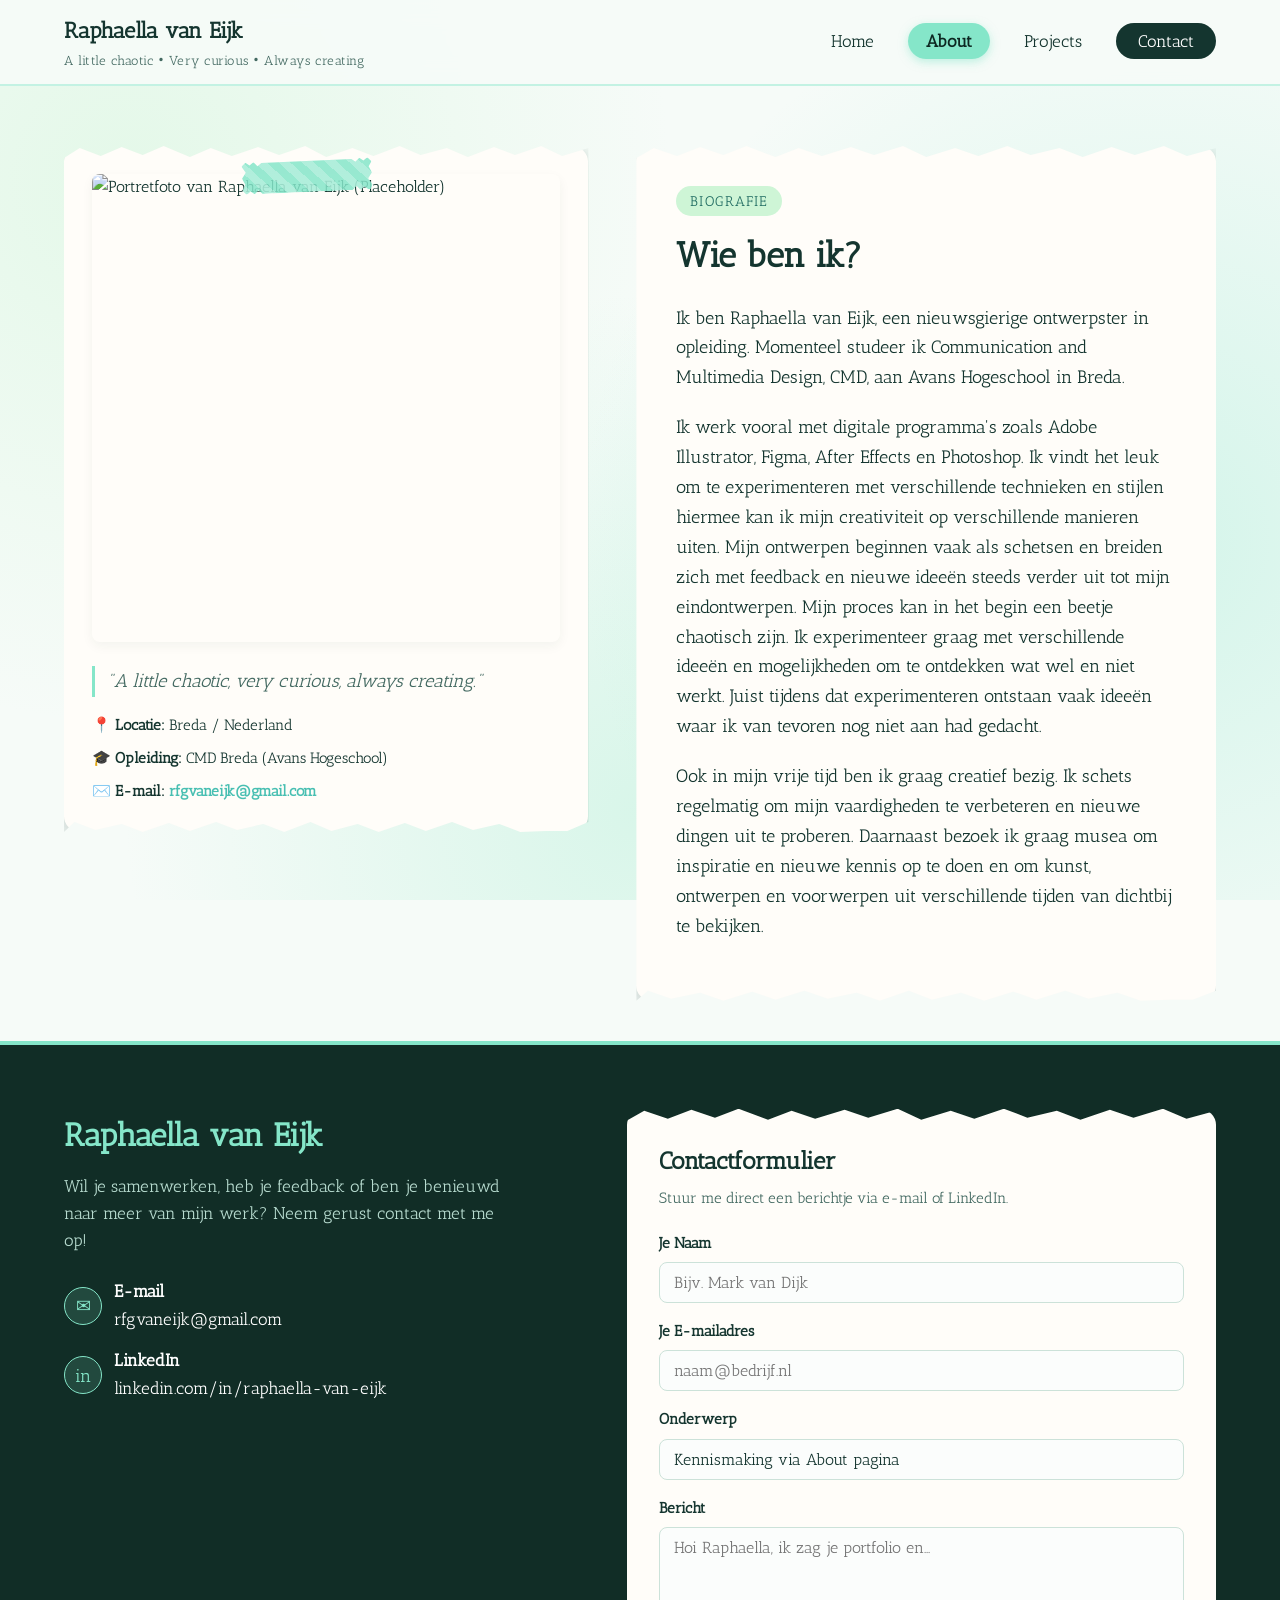
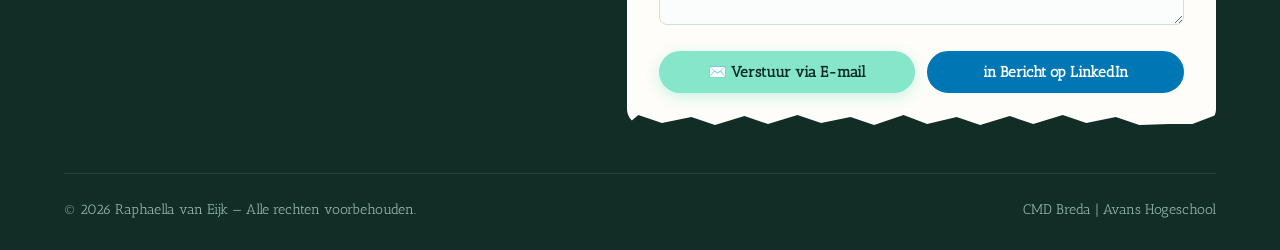
==== commit 1e9ba283: "Add files via upload" ====
--- a/about.html
+++ b/about.html
@@ -8,7 +8,7 @@
   <link rel="preconnect" href="https://fonts.googleapis.com">
   <link rel="preconnect" href="https://fonts.gstatic.com" crossorigin>
   <link href="https://fonts.googleapis.com/css2?family=Antic+Slab&display=swap" rel="stylesheet">
-  <link rel="stylesheet" href="css/style.css">
+  <link rel="stylesheet" href="css/style.css?v=5">
 </head>
 <body>
   <canvas id="pencil-trail-canvas" aria-hidden="true"></canvas>
@@ -33,7 +33,7 @@
         <ul class="nav-links">
           <li><a href="index.html" class="nav-link">Home</a></li>
           <li><a href="about.html" class="nav-link active">About</a></li>
-          <li><a href="project.html" class="nav-link">Project</a></li>
+          <li><a href="project.html" class="nav-link">Projects</a></li>
           <li><a href="#contact" class="nav-link nav-contact-btn">Contact</a></li>
         </ul>
       </nav>
@@ -49,7 +49,7 @@
         <aside class="about-profile-card">
           <div class="about-portrait-wrap">
             <div class="washi-tape-torn"></div>
-            <img src="images/profielfoto.jpg" alt="Portretfoto van Raphaella van Eijk (Placeholder)" class="about-portrait-img zoomable" data-caption="Raphaella van Eijk (Portret Placeholder)">
+            <img src="images/propedeuse3.jpg" alt="Portretfoto van Raphaella van Eijk (Placeholder)" class="about-portrait-img zoomable" data-caption="Raphaella van Eijk (Portret Placeholder)">
           </div>
           
           <div class="visitekaartje-details">
@@ -70,9 +70,9 @@
           <span class="section-tag">Biografie</span>
           <h2>Wie ben ik?</h2>
           
-          <p> Ik ben <strong>Raphaella van Eijk</strong>, een nieuwsgierige ontwerpster in opleiding. Momenteel studeer ik Communication and Multimedia Design, CMD, aan Avans Hogeschool in Breda. </p>
+          <p> Ik ben Raphaella van Eijk, een nieuwsgierige ontwerpster in opleiding. Momenteel studeer ik Communication and Multimedia Design, CMD, aan Avans Hogeschool in Breda. </p>
 
-          <p> Ik werk vooral met digitale programma's zoals Adobe Illustrator, Figma, After Effects en Photoshop. Mijn ontwerpen beginnen vaak als schetsen en breiden zich met feedback en nieuwe ideeën steeds verder uit tot digitale eindontwerpen. Mijn proces kan in het begin een beetje chaotisch zijn. Ik experimenteer graag met verschillende ideeën en mogelijkheden om te ontdekken wat wel en niet werkt. Juist tijdens dat experimenteren ontstaan vaak ideeën waar ik van tevoren nog niet aan had gedacht. </p>
+          <p> Ik werk vooral met digitale programma's zoals Adobe Illustrator, Figma, After Effects en Photoshop. Ik vindt het leuk om te experimenteren met verschillende technieken en stijlen hiermee kan ik mijn creativiteit op verschillende manieren uiten. Mijn ontwerpen beginnen vaak als schetsen en breiden zich met feedback en nieuwe ideeën steeds verder uit tot mijn eindontwerpen. Mijn proces kan in het begin een beetje chaotisch zijn. Ik experimenteer graag met verschillende ideeën en mogelijkheden om te ontdekken wat wel en niet werkt. Juist tijdens dat experimenteren ontstaan vaak ideeën waar ik van tevoren nog niet aan had gedacht.</p>
         
           <p> Ook in mijn vrije tijd ben ik graag creatief bezig. Ik schets regelmatig om mijn vaardigheden te verbeteren en nieuwe dingen uit te proberen. Daarnaast bezoek ik graag musea om inspiratie en nieuwe kennis op te doen en om kunst, ontwerpen en voorwerpen uit verschillende tijden van dichtbij te bekijken. </p>
         </article>
@@ -171,6 +171,6 @@
   <!-- TOAST NOTIFICATION -->
   <div class="toast-msg" id="toast-notification"></div>
 
-  <script src="js/main.js"></script>
+  <script src="js/main.js?v=5"></script>
 </body>
 </html>
--- a/css/style.css
+++ b/css/style.css
@@ -192,6 +192,40 @@
   color: var(--text-muted);
   font-weight: normal;
   letter-spacing: 0.04em;
+  min-height: 1.25em;
+}
+
+.rotating-tagline {
+  display: inline-flex;
+  align-items: center;
+  gap: 5px;
+  flex-wrap: wrap;
+}
+
+/* Hero Rotating Tagline */
+.hero-rotating-tagline {
+  font-size: 1.35rem;
+  line-height: 1.45;
+  color: var(--text-main);
+  font-weight: 700;
+  margin: 0;
+  min-height: 1.8em;
+  display: flex;
+  flex-wrap: wrap;
+  align-items: baseline;
+  gap: 6px;
+}
+
+.tagline-phrase {
+  display: inline-block;
+  transition: opacity 0.38s ease, transform 0.38s ease;
+  opacity: 1;
+  transform: translateY(0);
+}
+
+.tagline-phrase.fade-out {
+  opacity: 0;
+  transform: translateY(-6px);
 }
 
 .nav-links {
@@ -589,42 +623,42 @@
   pointer-events: none;
 }
 
-/* Resting Stack Behind Polaroid */
+/* Resting Stack Behind Polaroid - Clearly visible and sticking out */
 .behind-card-1 {
   z-index: 3;
-  transform: translate(-50%, -50%) rotate(-6deg) scale(0.95);
+  transform: translate(calc(-50% - 105px), calc(-50% - 75px)) rotate(-13deg) scale(0.98);
 }
 
 .behind-card-2 {
   z-index: 2;
-  transform: translate(-50%, -50%) rotate(5deg) scale(0.93);
+  transform: translate(calc(-50% + 110px), calc(-50% - 85px)) rotate(11deg) scale(0.98);
 }
 
 .behind-card-3 {
   z-index: 1;
-  transform: translate(-50%, -50%) rotate(-2deg) scale(0.91);
+  transform: translate(calc(-50% + 120px), calc(-50% + 70px)) rotate(8deg) scale(0.97);
 }
 
 /* Pop Out / Fan Out on Hover or Focus or Tap */
 .hero-visual-frame:hover .behind-card-1,
 .hero-visual-frame:focus-within .behind-card-1,
 .hero-visual-frame.popped .behind-card-1 {
-  transform: translate(calc(-50% - 145px), calc(-50% - 85px)) rotate(-17deg) scale(1.05);
-  box-shadow: 0 16px 36px rgba(20, 53, 47, 0.2);
+  transform: translate(calc(-50% - 175px), calc(-50% - 105px)) rotate(-20deg) scale(1.08);
+  box-shadow: 0 20px 42px rgba(20, 53, 47, 0.24);
 }
 
 .hero-visual-frame:hover .behind-card-2,
 .hero-visual-frame:focus-within .behind-card-2,
 .hero-visual-frame.popped .behind-card-2 {
-  transform: translate(calc(-50% + 150px), calc(-50% - 95px)) rotate(14deg) scale(1.08);
-  box-shadow: 0 16px 36px rgba(20, 53, 47, 0.2);
+  transform: translate(calc(-50% + 180px), calc(-50% - 115px)) rotate(16deg) scale(1.1);
+  box-shadow: 0 20px 42px rgba(20, 53, 47, 0.24);
 }
 
 .hero-visual-frame:hover .behind-card-3,
 .hero-visual-frame:focus-within .behind-card-3,
 .hero-visual-frame.popped .behind-card-3 {
-  transform: translate(calc(-50% + 160px), calc(-50% + 80px)) rotate(10deg) scale(1.05);
-  box-shadow: 0 16px 36px rgba(20, 53, 47, 0.2);
+  transform: translate(calc(-50% + 195px), calc(-50% + 95px)) rotate(12deg) scale(1.08);
+  box-shadow: 0 20px 42px rgba(20, 53, 47, 0.24);
 }
 
 /* Direct Hover on any Behind-Card brings it to the absolute foreground */
@@ -634,15 +668,15 @@
 }
 
 .behind-card-1:hover {
-  transform: translate(calc(-50% - 145px), calc(-50% - 85px)) rotate(-8deg) scale(1.22) !important;
+  transform: translate(calc(-50% - 175px), calc(-50% - 105px)) rotate(-10deg) scale(1.22) !important;
 }
 
 .behind-card-2:hover {
-  transform: translate(calc(-50% + 150px), calc(-50% - 95px)) rotate(6deg) scale(1.22) !important;
+  transform: translate(calc(-50% + 180px), calc(-50% - 115px)) rotate(8deg) scale(1.22) !important;
 }
 
 .behind-card-3:hover {
-  transform: translate(calc(-50% + 160px), calc(-50% + 80px)) rotate(3deg) scale(1.22) !important;
+  transform: translate(calc(-50% + 195px), calc(-50% + 95px)) rotate(4deg) scale(1.22) !important;
 }
 
 .polaroid-img-box {
@@ -766,17 +800,13 @@
   cursor: not-allowed;
 }
 
-/* CAROUSEL TRACK */
+/* CAROUSEL TRACK - SPREAD COMPLETELY ACROSS THE PAGE IN COMPACT SCALE */
 .project-carousel-track {
-  display: flex;
-  gap: 24px;
-  overflow-x: auto;
-  scroll-snap-type: x mandatory;
-  scroll-behavior: smooth;
-  scrollbar-width: thin;
-  scrollbar-color: var(--primary) transparent;
-  padding: 14px 8px 24px;
-  overscroll-behavior-x: contain;
+  display: grid;
+  grid-template-columns: repeat(4, 1fr);
+  gap: 16px;
+  width: 100%;
+  padding: 12px 2px 20px;
 }
 
 .project-carousel-track:focus-visible {
@@ -813,23 +843,25 @@
 }
 
 .project-index-section .project-carousel-card {
-  flex-basis: min(100%, 720px);
+  width: 100%;
 }
 
 .project-index-section .sketch-card-img-wrap {
-  aspect-ratio: 16 / 9;
+  aspect-ratio: 16 / 10;
+  max-height: 155px;
 }
 
 .project-index-section .sketch-card-body {
-  padding: 20px 24px 24px;
+  padding: 12px 14px 16px;
 }
 
 .project-index-section .sketch-card-title {
-  font-size: 1.5rem;
+  font-size: 1.15rem;
+  margin: 3px 0 5px;
 }
 
 .project-index-section .sketch-card-desc {
-  font-size: 1rem;
+  font-size: 0.85rem;
 }
 
 /* --------------------------------------------------------------------------
@@ -895,19 +927,18 @@
   ) !important;
 }
 
-/* INDIVIDUAL SKETCHBOOK PROJECT CARD */
+/* INDIVIDUAL SKETCHBOOK PROJECT CARD - COMPACT ACROSS THE PAGE */
 .project-carousel-card {
-  flex: 0 0 min(100%, 720px);
-  scroll-snap-align: start;
+  width: 100%;
 }
 
 .sketch-card {
   background: #ffffff;
   background-image: radial-gradient(rgba(20, 53, 47, 0.08) 1px, transparent 1px);
-  background-size: 18px 18px;
-  border-radius: var(--radius-md);
+  background-size: 16px 16px;
+  border-radius: var(--radius-sm);
   border: 1px solid var(--border-soft);
-  box-shadow: var(--shadow-md);
+  box-shadow: var(--shadow-sm);
   overflow: hidden;
   display: flex;
   flex-direction: column;
@@ -917,16 +948,16 @@
 }
 
 .sketch-card:hover {
-  transform: translateY(-8px) scale(1.02);
-  box-shadow: var(--shadow-lg);
+  transform: translateY(-5px);
+  box-shadow: var(--shadow-md);
   border-color: var(--primary);
   z-index: 5;
 }
 
 .sketch-card.selected-card {
   border-color: var(--primary-deep) !important;
-  box-shadow: 0 16px 36px rgba(46, 175, 142, 0.28), 0 0 0 3px rgba(133, 230, 201, 0.6) !important;
-  transform: translateY(-6px);
+  box-shadow: 0 12px 28px rgba(46, 175, 142, 0.28), 0 0 0 3px rgba(133, 230, 201, 0.6) !important;
+  transform: translateY(-5px);
   z-index: 6;
 }
 
@@ -940,29 +971,29 @@
 .card-spiral-holes {
   display: flex;
   justify-content: space-around;
-  padding: 12px 16px 6px;
+  padding: 6px 12px 3px;
   background: #f7fbf9;
   border-bottom: 2px dashed #d6e8e0;
   position: relative;
 }
 
 .spiral-ring-loop {
-  width: 14px;
-  height: 24px;
+  width: 10px;
+  height: 18px;
   background: linear-gradient(135deg, #d8e5df 0%, #304e46 50%, #e8f3ee 75%, #18312b 100%);
-  border-radius: 6px;
-  box-shadow: 0 2px 5px rgba(20, 53, 47, 0.35);
-  margin-top: -14px;
+  border-radius: 4px;
+  box-shadow: 0 2px 4px rgba(20, 53, 47, 0.25);
+  margin-top: -10px;
   position: relative;
 }
 
 .spiral-ring-loop::before {
   content: '';
   position: absolute;
-  bottom: -4px;
-  left: 2px;
-  width: 10px;
-  height: 6px;
+  bottom: -3px;
+  left: 1px;
+  width: 8px;
+  height: 5px;
   background: #14352f;
   border-radius: 50%;
   box-shadow: inset 0 2px 3px rgba(0,0,0,0.8);
@@ -970,7 +1001,8 @@
 
 .sketch-card-img-wrap {
   position: relative;
-  aspect-ratio: 16 / 11;
+  aspect-ratio: 16 / 10;
+  max-height: 155px;
   background: #eaf5f0;
   overflow: hidden;
 }
@@ -988,19 +1020,19 @@
 
 .card-status-badge {
   position: absolute;
-  bottom: 10px;
-  right: 10px;
+  bottom: 8px;
+  right: 8px;
   background: rgba(20, 53, 47, 0.85);
   color: #85e6c9;
-  padding: 3px 10px;
+  padding: 2px 8px;
   border-radius: var(--radius-pill);
-  font-size: 0.78rem;
+  font-size: 0.72rem;
   letter-spacing: 0.04em;
   font-weight: bold;
 }
 
 .sketch-card-body {
-  padding: 22px;
+  padding: 12px 14px 16px;
   display: flex;
   flex-direction: column;
   flex-grow: 1;
@@ -1008,26 +1040,31 @@
 }
 
 .sketch-card-category {
-  font-size: 0.8rem;
+  font-size: 0.72rem;
   text-transform: uppercase;
   letter-spacing: 0.06em;
   color: var(--primary-deep);
   font-weight: 700;
+  margin-bottom: 4px;
+}
+
+.sketch-card-title {
+  font-size: 1.15rem;
+  color: var(--text-main);
   margin-bottom: 6px;
-}
-
-.sketch-card-title {
-  font-size: 1.35rem;
-  color: var(--text-main);
-  margin-bottom: 10px;
+  line-height: 1.25;
 }
 
 .sketch-card-desc {
-  font-size: 0.95rem;
+  font-size: 0.85rem;
   color: var(--text-muted);
-  line-height: 1.55;
-  margin-bottom: 18px;
-  flex-grow: 1;
+  line-height: 1.45;
+  margin-bottom: 0;
+  display: -webkit-box;
+  -webkit-line-clamp: 3;
+  line-clamp: 3;
+  -webkit-box-orient: vertical;
+  overflow: hidden;
 }
 
 .sketch-card-link {
@@ -1082,17 +1119,29 @@
 }
 
 #project-carousel-wrapper .project-carousel-track {
-  gap: 20px;
-  padding: 12px 6px 20px;
+  gap: 16px;
+  padding: 10px 2px 18px;
 }
 
 #project-carousel-wrapper .project-carousel-card {
-  flex-basis: min(100%, 720px);
-}
-
-@media (max-width: 768px) {
-  #project-carousel-wrapper .project-carousel-card {
-    flex: 0 0 78vw;
+  width: 100%;
+}
+
+@media (max-width: 900px) {
+  .project-carousel-track {
+    grid-template-columns: repeat(2, 1fr) !important;
+  }
+}
+
+@media (max-width: 600px) {
+  .project-carousel-track {
+    display: flex !important;
+    overflow-x: auto !important;
+    scroll-snap-type: x mandatory !important;
+  }
+  .project-carousel-card {
+    flex: 0 0 78vw !important;
+    scroll-snap-align: start !important;
   }
 }
 
@@ -1516,40 +1565,46 @@
    RING BINDER NOTEBOOK SHEET (Wireframe 1)
    -------------------------------------------------------------------------- */
 .notebook-sheet-section {
-  padding: 0 0 70px;
+  padding: 10px 0 70px;
 }
 
 .notebook-sheet {
-  background: var(--bg-paper);
-  border-radius: var(--radius-md);
-  border: 1px solid #d9e6df;
-  box-shadow: 0 20px 50px rgba(19, 48, 43, 0.12);
+  background: #fdfbf7;
+  border-radius: 6px;
+  border: 1px solid #dcd4c3;
+  box-shadow: 
+    0 22px 60px rgba(15, 38, 32, 0.18),
+    0 4px 14px rgba(15, 38, 32, 0.08),
+    -3px 0 15px rgba(0, 0, 0, 0.05);
   position: relative;
   max-width: 1050px;
   margin: 0 auto;
   display: grid;
-  grid-template-columns: 75px 1fr;
+  grid-template-columns: 80px 1fr;
   overflow: hidden;
 }
 
-/* Left spiral binder gutter */
+/* Left spiral binder gutter - Darker spine with deep contrast */
 .notebook-spine {
-  background: linear-gradient(to right, #e2eee7, #ecf4f0, #e2eee7);
-  border-right: 2px solid #d0ded6;
+  background: linear-gradient(to right, #122520 0%, #1d3830 40%, #162d27 80%, #0d1a16 100%);
+  border-right: 3px solid #08120f;
+  box-shadow: inset -4px 0 12px rgba(0, 0, 0, 0.55);
   display: flex;
   flex-direction: column;
   align-items: center;
   justify-content: space-around;
   padding: 30px 0;
+  position: relative;
+  z-index: 3;
 }
 
 .ring-hole {
   width: 22px;
   height: 22px;
-  background: #254038;
+  background: #060e0c;
   border-radius: 50%;
-  border: 3px solid #b7c7be;
-  box-shadow: inset 0 2px 5px rgba(0,0,0,0.6), 0 1px 1px #ffffff;
+  border: 2px solid #2d473f;
+  box-shadow: inset 0 3px 6px rgba(0, 0, 0, 0.95), 0 1px 1px rgba(255, 255, 255, 0.12);
   position: relative;
 }
 
@@ -1557,41 +1612,206 @@
   content: '';
   position: absolute;
   top: 50%;
-  left: -8px;
-  width: 16px;
-  height: 6px;
-  background: #889f94;
-  border-radius: 3px;
-  transform: translateY(-50%);
-  box-shadow: 0 1px 2px rgba(0,0,0,0.3);
-}
-
-/* Notebook Content */
+  left: -12px;
+  width: 26px;
+  height: 8px;
+  background: linear-gradient(to bottom, #ffffff 0%, #d1ded9 25%, #768f85 65%, #2a3c36 100%);
+  border-radius: 4px;
+  transform: translateY(-50%) rotate(-4deg);
+  box-shadow: 0 3px 7px rgba(0, 0, 0, 0.65), inset 0 1px 1px rgba(255, 255, 255, 0.9);
+}
+
+/* Notebook Content - Authentic tactile paper styling */
 .notebook-body {
-  padding: 40px 48px;
+  padding: 44px 50px;
+  background-color: #fcf9f2;
   background-image: 
-    linear-gradient(#e9f0ec 1px, transparent 1px);
-  background-size: 100% 32px;
-  background-position: 0 20px;
+    /* Binding shadow where page meets the dark spine */
+    linear-gradient(to right, rgba(10, 24, 20, 0.18) 0%, rgba(10, 24, 20, 0.05) 24px, transparent 52px),
+    /* Faint red margin rule like classic lined paper notebooks */
+    linear-gradient(to right, transparent 54px, rgba(225, 115, 115, 0.28) 54px, rgba(225, 115, 115, 0.28) 56px, transparent 56px),
+    /* Soft ruled notebook lines */
+    linear-gradient(rgba(175, 205, 195, 0.38) 1px, transparent 1px),
+    /* Subtle organic paper grain */
+    radial-gradient(rgba(20, 50, 40, 0.045) 0.6px, transparent 0.6px);
+  background-size: 
+    100% 100%,
+    100% 100%,
+    100% 32px,
+    8px 8px;
+  background-position: 
+    0 0,
+    0 0,
+    0 24px,
+    0 0;
+  position: relative;
 }
 
 .notebook-header-block {
   border-bottom: 2px solid var(--primary);
   padding-bottom: 16px;
-  margin-bottom: 28px;
+  margin-bottom: 24px;
+}
+
+.notebook-page-badge {
+  display: inline-block;
+  font-size: 0.78rem;
+  text-transform: uppercase;
+  letter-spacing: 0.08em;
+  color: var(--primary-deep);
+  background: rgba(133, 230, 201, 0.35);
+  padding: 3px 10px;
+  border-radius: 3px;
+  font-weight: bold;
+  margin-bottom: 8px;
+  border: 1px dashed rgba(20, 53, 47, 0.25);
 }
 
 .notebook-project-name {
   font-size: 2.8rem;
   color: var(--text-main);
   letter-spacing: -0.01em;
-  margin-bottom: 8px;
+  margin-bottom: 6px;
 }
 
 .notebook-tagline {
   font-size: 1.25rem;
   color: var(--primary-deep);
   font-weight: bold;
+}
+
+/* --------------------------------------------------------------------------
+   INTEGRATED SKETCHBOOK GALLERY (Photos inside the sketchbook!)
+   -------------------------------------------------------------------------- */
+.notebook-embedded-gallery {
+  margin: 24px 0 36px;
+}
+
+.notebook-featured-frame {
+  position: relative;
+  background: #ffffff;
+  padding: 12px 12px 16px;
+  border-radius: 3px;
+  box-shadow: 0 8px 24px rgba(20, 53, 47, 0.15), 0 2px 6px rgba(0, 0, 0, 0.06);
+  border: 1px solid rgba(0, 0, 0, 0.08);
+  max-width: 820px;
+  margin: 0 auto 20px;
+  transform: rotate(-0.5deg);
+  transition: transform 0.3s ease;
+}
+
+.notebook-featured-frame:hover {
+  transform: rotate(0deg) translateY(-2px);
+}
+
+.notebook-featured-tape {
+  position: absolute;
+  top: -12px;
+  left: 50%;
+  transform: translateX(-50%) rotate(1deg);
+  width: 90px;
+  height: 24px;
+  background-color: rgba(161, 236, 206, 0.9);
+  background-image: repeating-linear-gradient(45deg, rgba(255,255,255,0.3) 0, rgba(255,255,255,0.3) 6px, transparent 6px, transparent 12px);
+  clip-path: polygon(0% 2px, 3px 0px, 6px 3px, 9px 0px, 100% 2px, calc(100% - 3px) 100%, 0% calc(100% - 2px));
+  box-shadow: 0 2px 5px rgba(20, 53, 47, 0.15);
+  z-index: 5;
+}
+
+.notebook-stage-display {
+  background: #f2f7f4;
+  border-radius: 2px;
+  overflow: hidden;
+  display: flex;
+  justify-content: center;
+  align-items: center;
+  min-height: 380px;
+  max-height: 520px;
+}
+
+.notebook-stage-display img {
+  max-height: 480px;
+  width: 100%;
+  height: auto;
+  object-fit: contain;
+  display: block;
+  cursor: zoom-in;
+  transition: opacity 0.25s ease, transform 0.3s ease;
+}
+
+.notebook-stage-display img:hover {
+  transform: scale(1.015);
+}
+
+.notebook-stage-caption {
+  display: flex;
+  justify-content: space-between;
+  align-items: center;
+  flex-wrap: wrap;
+  gap: 10px;
+  padding: 10px 4px 2px;
+  border-top: 1px dashed rgba(20, 53, 47, 0.15);
+  margin-top: 10px;
+}
+
+.notebook-stage-caption .stage-hint-text {
+  font-size: 0.95rem;
+  color: var(--text-main);
+  font-style: italic;
+}
+
+.notebook-stage-caption .stage-zoom-badge {
+  font-size: 0.8rem;
+  font-weight: 700;
+  color: var(--primary-deep);
+  background: rgba(133, 230, 201, 0.35);
+  padding: 3px 10px;
+  border-radius: var(--radius-pill);
+}
+
+/* Notebook Thumbs Row */
+.notebook-thumbs-wrap {
+  margin-top: 14px;
+}
+
+.notebook-thumbs-wrap .thumbnail-fan-row {
+  display: flex;
+  justify-content: center;
+  flex-wrap: wrap;
+  gap: 10px;
+  margin: 0 auto;
+}
+
+.notebook-thumbs-wrap .thumb-item {
+  width: 100px;
+  height: 70px;
+  background: #ffffff;
+  padding: 3px;
+  border-radius: 3px;
+  border: 1px solid rgba(0, 0, 0, 0.1);
+  box-shadow: 0 3px 8px rgba(20, 53, 47, 0.1);
+  cursor: pointer;
+  transition: transform 0.2s ease, box-shadow 0.2s ease, border-color 0.2s ease;
+  overflow: hidden;
+}
+
+.notebook-thumbs-wrap .thumb-item:hover {
+  transform: translateY(-3px) scale(1.06);
+  box-shadow: 0 6px 14px rgba(20, 53, 47, 0.2);
+}
+
+.notebook-thumbs-wrap .thumb-item.active {
+  border-color: var(--primary-deep);
+  box-shadow: 0 0 0 3px var(--primary), 0 6px 14px rgba(20, 53, 47, 0.22);
+  transform: translateY(-2px);
+}
+
+.notebook-thumbs-wrap .thumb-item img {
+  width: 100%;
+  height: 100%;
+  object-fit: cover;
+  border-radius: 2px;
+  display: block;
 }
 
 .notebook-content-grid {
@@ -1945,37 +2165,49 @@
   }
 
   .behind-profile-card {
-    width: 170px;
+    width: 175px;
+  }
+
+  .behind-card-1 {
+    transform: translate(calc(-50% - 60px), calc(-50% - 45px)) rotate(-10deg) scale(0.94);
+  }
+
+  .behind-card-2 {
+    transform: translate(calc(-50% + 65px), calc(-50% - 50px)) rotate(9deg) scale(0.94);
+  }
+
+  .behind-card-3 {
+    transform: translate(calc(-50% + 70px), calc(-50% + 45px)) rotate(7deg) scale(0.94);
   }
 
   .hero-visual-frame:hover .behind-card-1,
   .hero-visual-frame:focus-within .behind-card-1,
   .hero-visual-frame.popped .behind-card-1 {
-    transform: translate(calc(-50% - 75px), calc(-50% - 55px)) rotate(-13deg) scale(0.96);
+    transform: translate(calc(-50% - 100px), calc(-50% - 70px)) rotate(-15deg) scale(0.98);
   }
 
   .hero-visual-frame:hover .behind-card-2,
   .hero-visual-frame:focus-within .behind-card-2,
   .hero-visual-frame.popped .behind-card-2 {
-    transform: translate(calc(-50% + 80px), calc(-50% - 60px)) rotate(12deg) scale(0.96);
+    transform: translate(calc(-50% + 105px), calc(-50% - 75px)) rotate(13deg) scale(0.98);
   }
 
   .hero-visual-frame:hover .behind-card-3,
   .hero-visual-frame:focus-within .behind-card-3,
   .hero-visual-frame.popped .behind-card-3 {
-    transform: translate(calc(-50% + 85px), calc(-50% + 55px)) rotate(8deg) scale(0.96);
+    transform: translate(calc(-50% + 115px), calc(-50% + 65px)) rotate(9deg) scale(0.98);
   }
 
   .behind-card-1:hover {
-    transform: translate(calc(-50% - 75px), calc(-50% - 55px)) scale(1.08) !important;
+    transform: translate(calc(-50% - 100px), calc(-50% - 70px)) scale(1.1) !important;
   }
 
   .behind-card-2:hover {
-    transform: translate(calc(-50% + 80px), calc(-50% - 60px)) scale(1.08) !important;
+    transform: translate(calc(-50% + 105px), calc(-50% - 75px)) scale(1.1) !important;
   }
 
   .behind-card-3:hover {
-    transform: translate(calc(-50% + 85px), calc(-50% + 55px)) scale(1.08) !important;
+    transform: translate(calc(-50% + 115px), calc(-50% + 65px)) scale(1.1) !important;
   }
 
   .hero-title {
@@ -2003,8 +2235,9 @@
     display: flex;
   }
 
-  .project-carousel-card {
-    flex: 0 0 85vw;
+  .stage-display {
+    min-height: 320px;
+    padding: 14px;
   }
 
   .stage-display {
@@ -2021,7 +2254,8 @@
     height: 48px;
     width: 100%;
     border-right: none;
-    border-bottom: 2px solid #d0ded6;
+    border-bottom: 3px solid #08120f;
+    box-shadow: inset 0 -4px 10px rgba(0, 0, 0, 0.45);
     padding: 0 20px;
   }
 
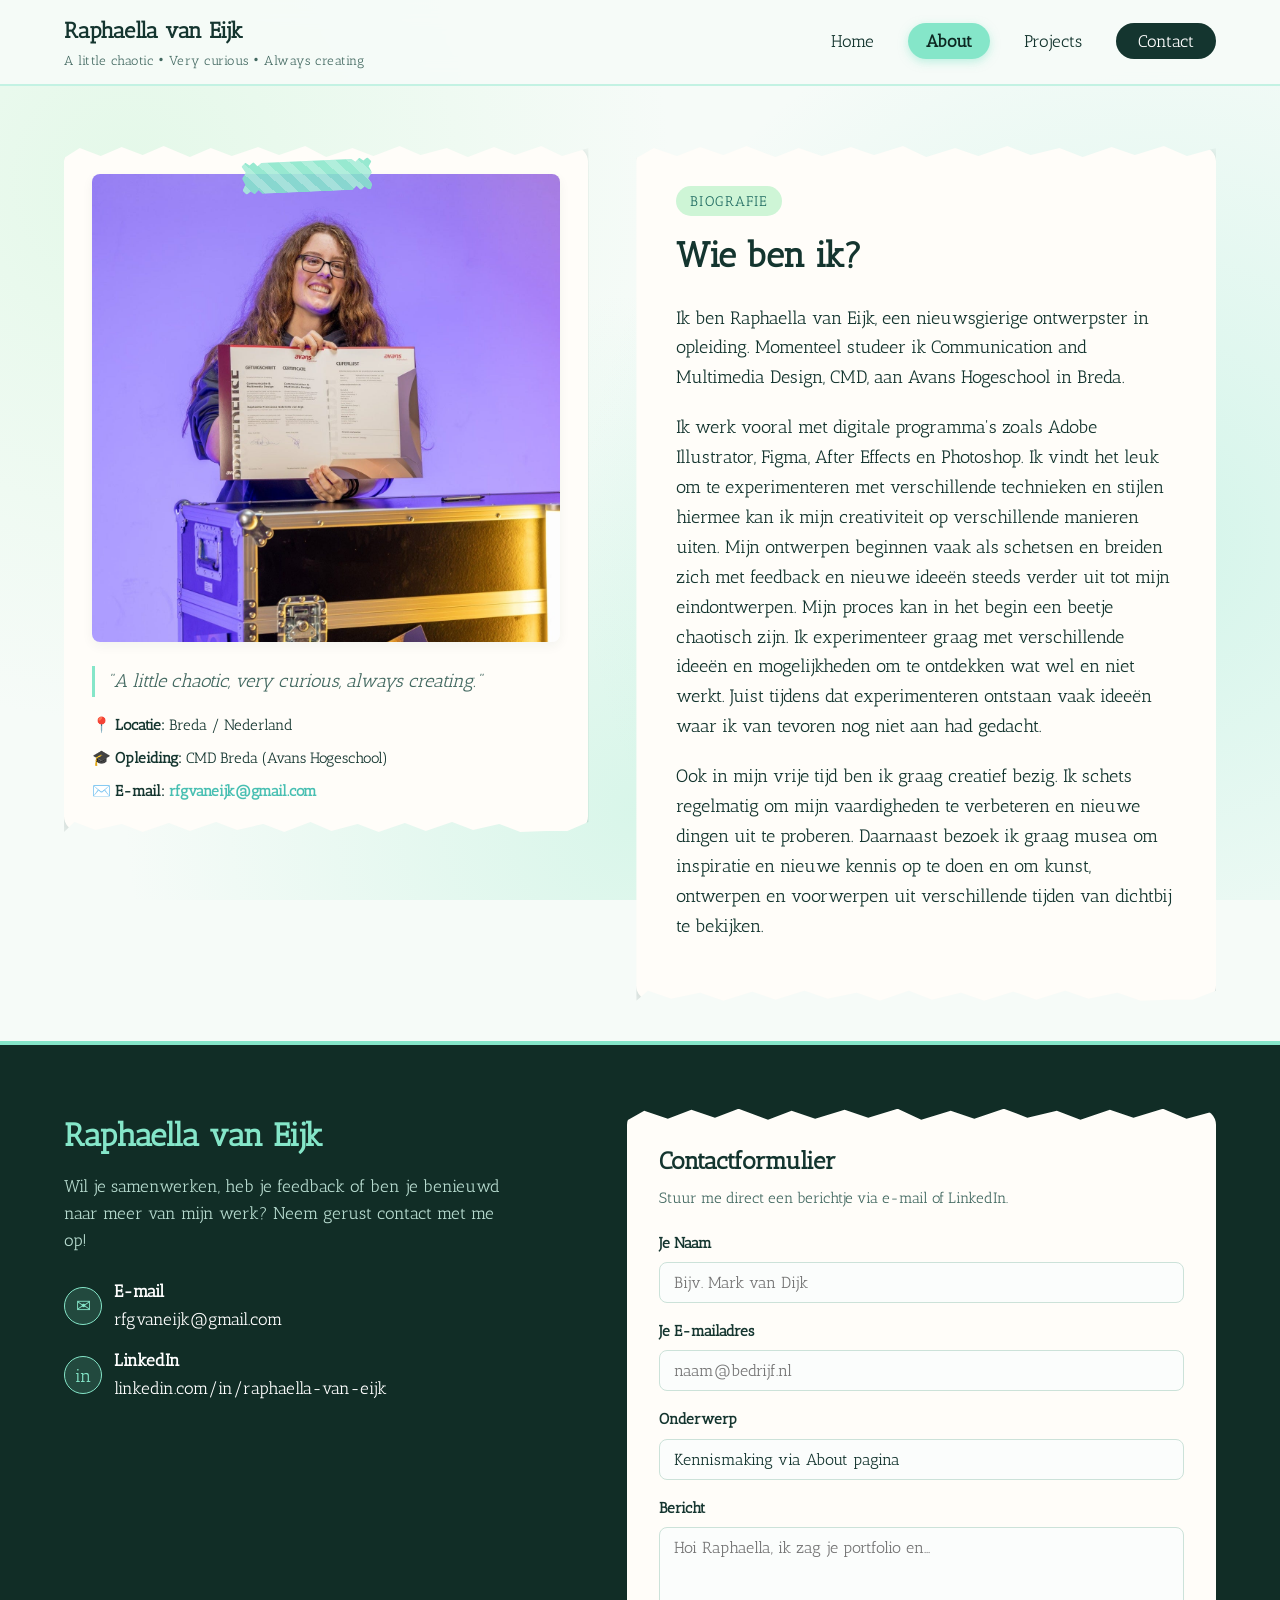
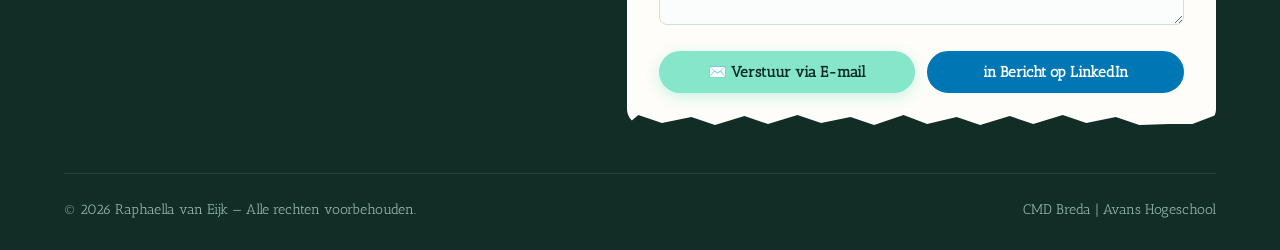
==== commit d84395a2: "Fix image filename case in about.html" ====
--- a/about.html
+++ b/about.html
@@ -49,7 +49,7 @@
         <aside class="about-profile-card">
           <div class="about-portrait-wrap">
             <div class="washi-tape-torn"></div>
-            <img src="images/propedeuse3.jpg" alt="Portretfoto van Raphaella van Eijk (Placeholder)" class="about-portrait-img zoomable" data-caption="Raphaella van Eijk (Portret Placeholder)">
+            <img src="images/propedeuse3.JPG" alt="Portretfoto van Raphaella van Eijk (Placeholder)" class="about-portrait-img zoomable" data-caption="Raphaella van Eijk (Portret Placeholder)">
           </div>
           
           <div class="visitekaartje-details">
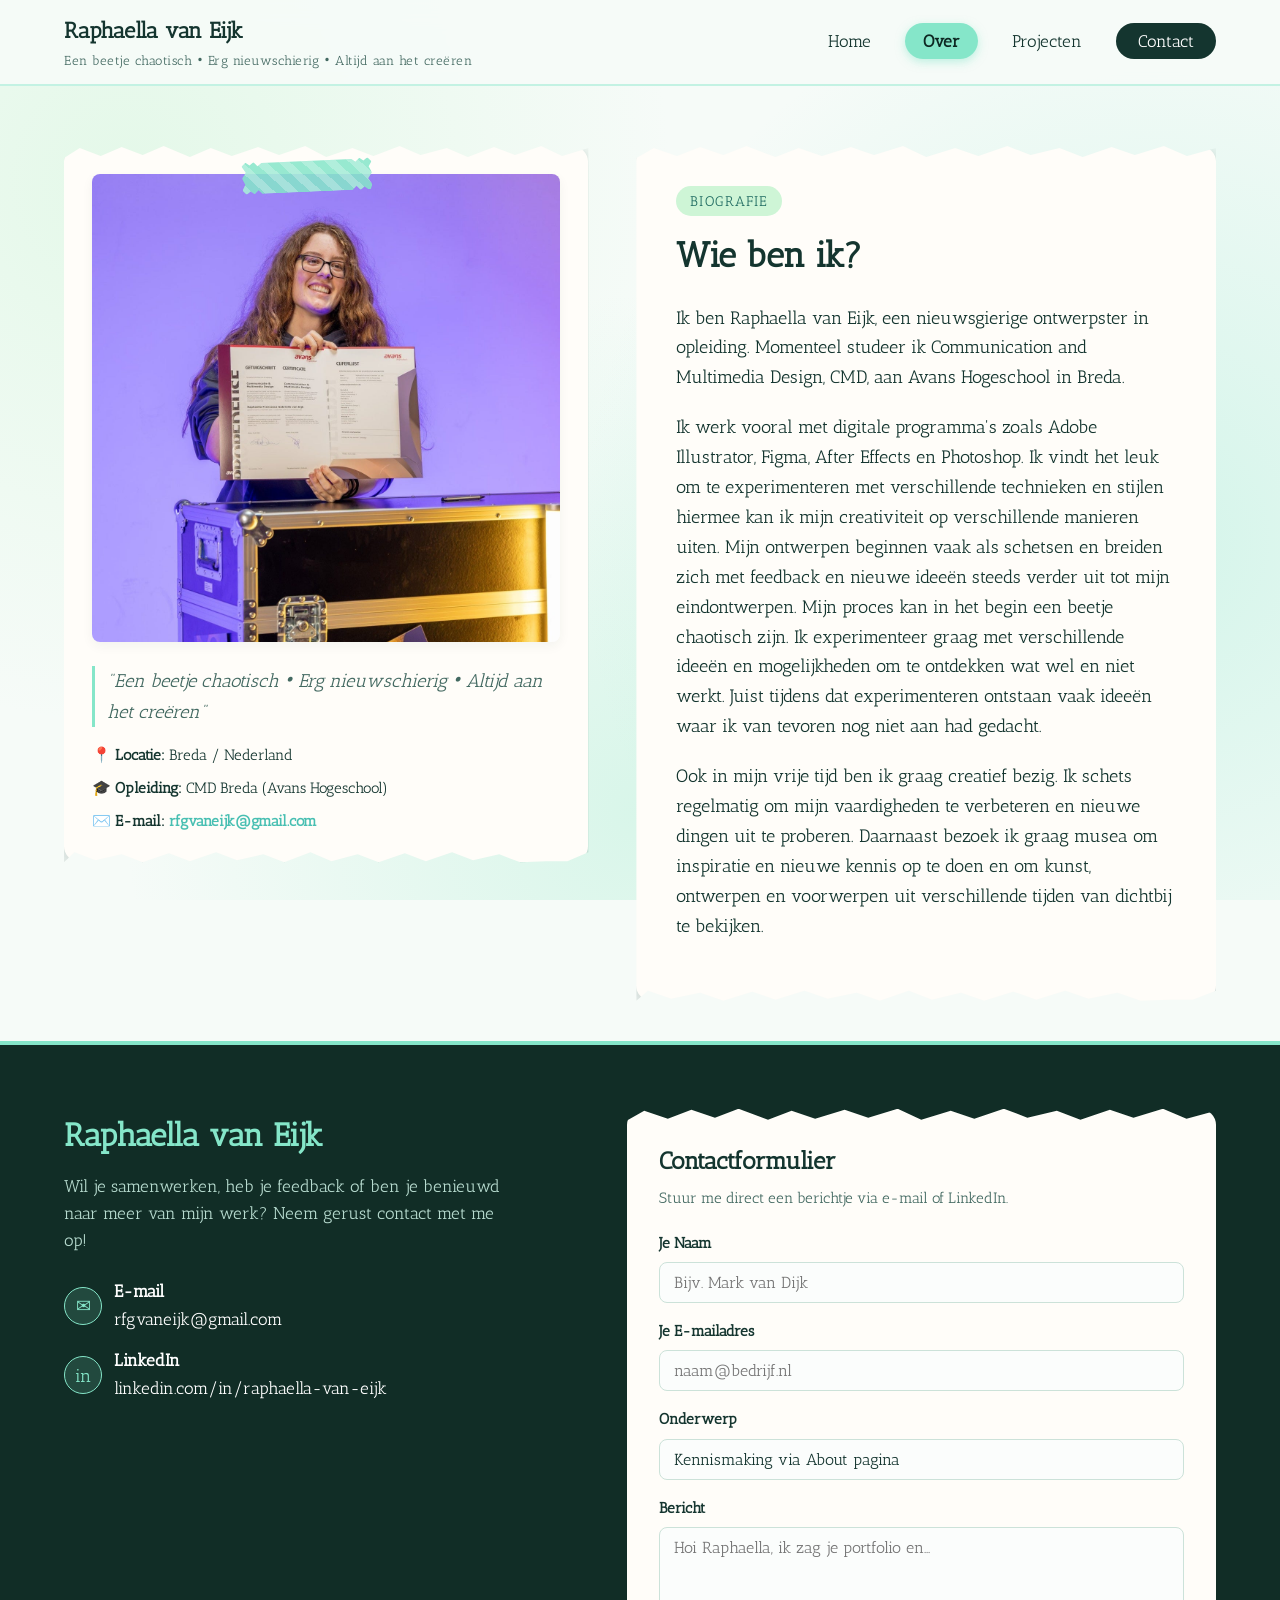
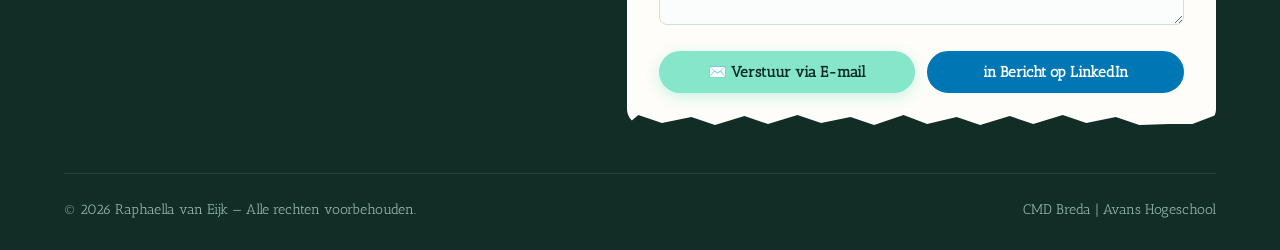
==== commit 0ee69fc1: "Translate tagline and navigation to Dutch" ====
--- a/about.html
+++ b/about.html
@@ -19,7 +19,7 @@
       <a href="index.html" class="logo-wrapper" title="Raphaella van Eijk Portfolio">
         <div class="brand-title">
           <span>Raphaella van Eijk</span>
-          <span class="tagline">A little chaotic • Very curious • Always creating</span>
+          <span class="tagline">Een beetje chaotisch • Erg nieuwschierig • Altijd aan het creëren</span>
         </div>
       </a>
 
@@ -32,8 +32,8 @@
       <nav>
         <ul class="nav-links">
           <li><a href="index.html" class="nav-link">Home</a></li>
-          <li><a href="about.html" class="nav-link active">About</a></li>
-          <li><a href="project.html" class="nav-link">Projects</a></li>
+          <li><a href="about.html" class="nav-link active">Over</a></li>
+          <li><a href="project.html" class="nav-link">Projecten</a></li>
           <li><a href="#contact" class="nav-link nav-contact-btn">Contact</a></li>
         </ul>
       </nav>
@@ -54,7 +54,7 @@
           
           <div class="visitekaartje-details">
             <blockquote class="visitekaartje-quote">
-              "A little chaotic, very curious, always creating."
+              "Een beetje chaotisch • Erg nieuwschierig • Altijd aan het creëren"
             </blockquote>
             
             <div class="visitekaartje-meta">
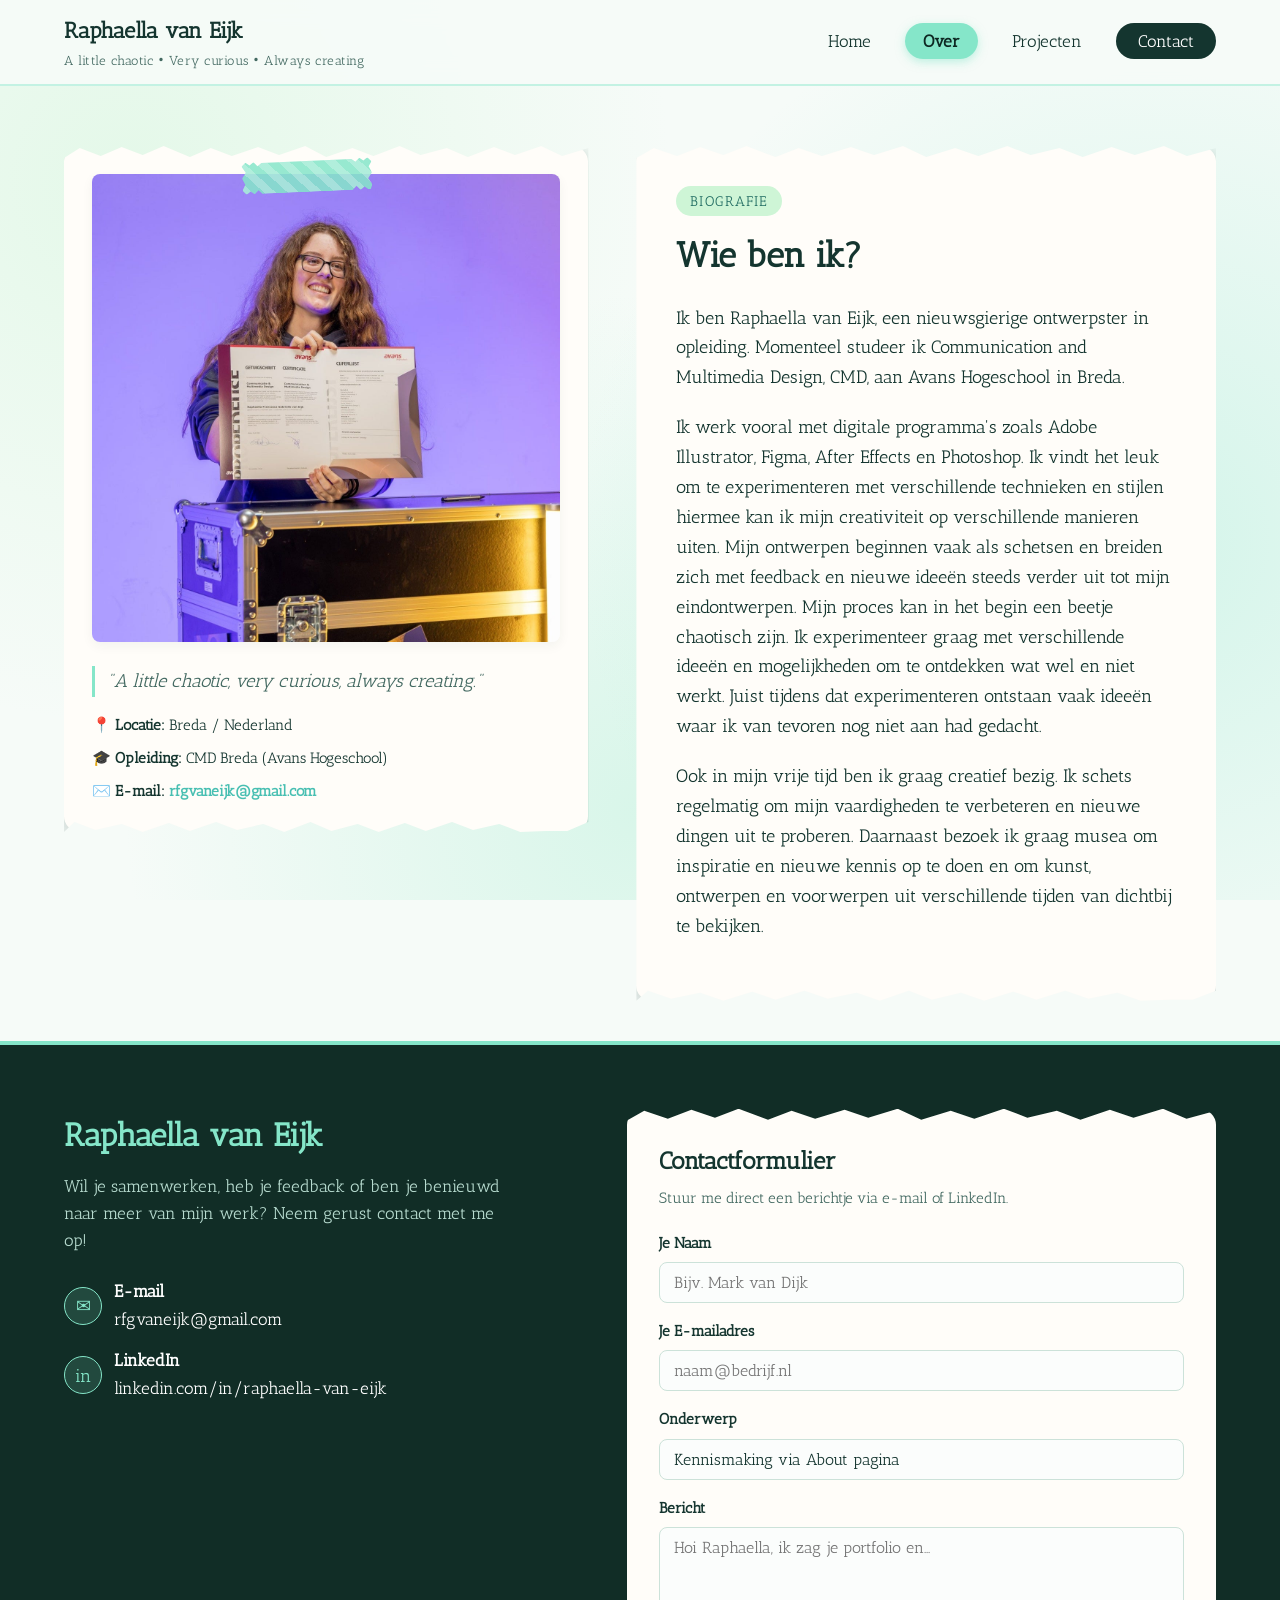
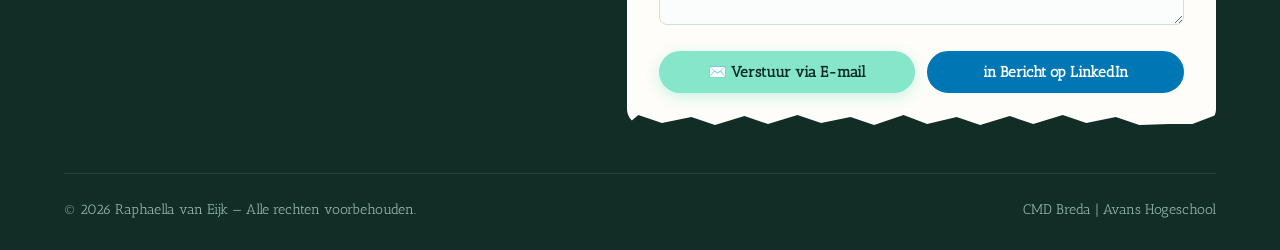
==== commit 55d5e799: "Add files via upload" ====
--- a/about.html
+++ b/about.html
@@ -19,7 +19,7 @@
       <a href="index.html" class="logo-wrapper" title="Raphaella van Eijk Portfolio">
         <div class="brand-title">
           <span>Raphaella van Eijk</span>
-          <span class="tagline">Een beetje chaotisch • Erg nieuwschierig • Altijd aan het creëren</span>
+          <span class="tagline">A little chaotic • Very curious • Always creating</span>
         </div>
       </a>
 
@@ -54,7 +54,7 @@
           
           <div class="visitekaartje-details">
             <blockquote class="visitekaartje-quote">
-              "Een beetje chaotisch • Erg nieuwschierig • Altijd aan het creëren"
+              "A little chaotic, very curious, always creating."
             </blockquote>
             
             <div class="visitekaartje-meta">
--- a/css/style.css
+++ b/css/style.css
@@ -746,7 +746,10 @@
 /* CAROUSEL WRAPPER */
 .project-carousel-wrapper {
   position: relative;
-  margin: 20px 0 35px;
+  width: 100vw;
+  box-sizing: border-box;
+  margin: 20px calc(50% - 50vw) 35px;
+  padding: 0 clamp(16px, 3vw, 48px);
   transition: all 0.4s ease;
 }
 
@@ -803,7 +806,7 @@
 /* CAROUSEL TRACK - SPREAD COMPLETELY ACROSS THE PAGE IN COMPACT SCALE */
 .project-carousel-track {
   display: grid;
-  grid-template-columns: repeat(4, 1fr);
+  grid-template-columns: repeat(5, minmax(0, 1fr));
   gap: 16px;
   width: 100%;
   padding: 12px 2px 20px;
@@ -1087,35 +1090,12 @@
   padding-right: 20px;
 }
 
-/* Dots */
-.carousel-dots {
-  display: flex;
-  justify-content: center;
-  gap: 8px;
-  margin-top: 10px;
-}
-
-.carousel-dot {
-  width: 12px;
-  height: 12px;
-  border-radius: 50%;
-  background: #c2ddd3;
-  border: none;
-  cursor: pointer;
-  transition: var(--transition);
-}
-
-.carousel-dot.active {
-  background: var(--primary-deep);
-  transform: scale(1.3);
-  box-shadow: 0 0 0 3px var(--primary-pastel);
-}
-
 /* --------------------------------------------------------------------------
    COMPACT CAROUSEL ON PROJECT PAGE (Scaled slightly smaller)
    -------------------------------------------------------------------------- */
 #project-carousel-wrapper {
-  margin: 10px 0 25px;
+  margin-top: 10px;
+  margin-bottom: 25px;
 }
 
 #project-carousel-wrapper .project-carousel-track {
@@ -1739,6 +1719,52 @@
   transition: opacity 0.25s ease, transform 0.3s ease;
 }
 
+.notebook-stage-display video {
+  max-height: 460px;
+  width: 100%;
+  height: auto;
+  object-fit: contain;
+  display: block;
+}
+
+.stage-video-player {
+  width: 100%;
+}
+
+.stage-video-controls {
+  display: flex;
+  align-items: center;
+  gap: 12px;
+  width: 100%;
+  padding: 10px 12px;
+  background: #ffffff;
+}
+
+.stage-video-play {
+  border: 0;
+  border-radius: var(--radius-pill);
+  padding: 7px 14px;
+  background: var(--primary);
+  color: #0c2c25;
+  font: inherit;
+  font-weight: 700;
+  cursor: pointer;
+}
+
+.stage-video-timeline {
+  flex: 1;
+  min-width: 0;
+  accent-color: var(--primary-deep);
+  cursor: pointer;
+}
+
+.stage-video-time {
+  color: var(--text-main);
+  font-size: 0.9rem;
+  font-variant-numeric: tabular-nums;
+  white-space: nowrap;
+}
+
 .notebook-stage-display img:hover {
   transform: scale(1.015);
 }
